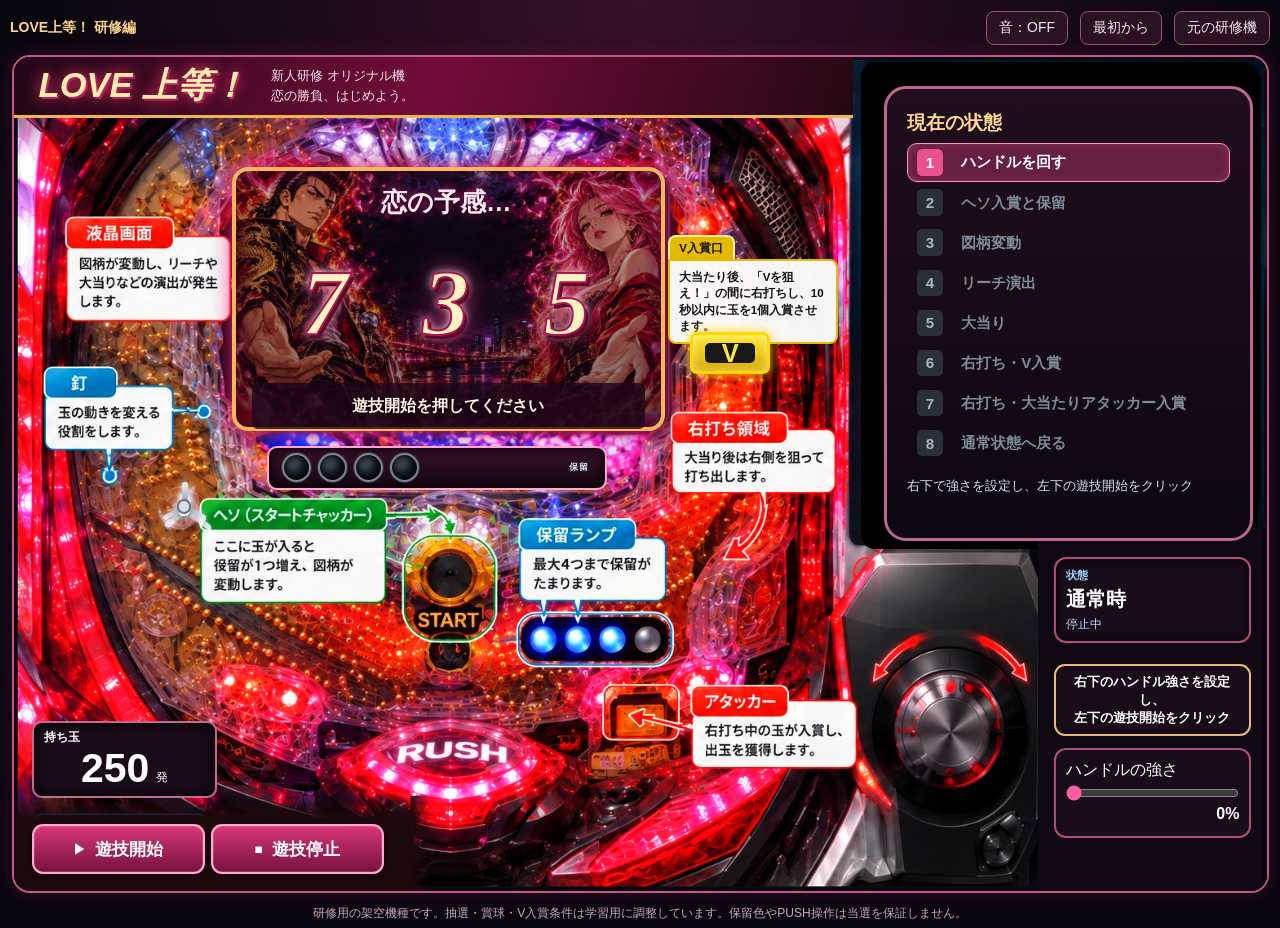
==== pc/index.html @ 198daa0b "Add LOVE-themed PC training machine and preserve original version" ====
<!doctype html>
<html lang="ja">
<head>
<meta charset="utf-8">
<meta name="viewport" content="width=device-width,initial-scale=1">
<title>LOVE上等！｜パチンコ新人研修</title>
<style>
*{box-sizing:border-box}body{margin:0;background:#0a0d12;color:#fff;font-family:"Segoe UI","Yu Gothic UI","Meiryo",sans-serif}.wrap{max-width:1536px;margin:0 auto;padding:6px}.stage{max-height:calc(100vh - 12px);width:min(100%,calc((100vh - 12px)*1.5));margin:0 auto}.stage{position:relative;width:100%;aspect-ratio:3/2;background:#000;border-radius:18px;overflow:hidden;box-shadow:0 10px 40px rgba(0,0,0,.45)}.bg{position:absolute;inset:0;width:100%;height:100%;object-fit:cover;display:block}#fx{position:absolute;inset:0;width:100%;height:100%;pointer-events:none}.digit-wrap{position:absolute;left:18.9%;top:17.2%;width:31.2%;height:23.2%;display:flex;align-items:center;justify-content:center;gap:3.7%;pointer-events:none}.digit{width:27%;text-align:center;font-weight:900;font-size:clamp(28px,7vw,108px);line-height:1;color:#fff;text-shadow:0 0 14px rgba(255,255,255,.85),0 0 28px rgba(0,90,255,.65)}.hold-overlay{position:absolute;left:40.8%;top:64.7%;width:11.8%;display:flex;justify-content:space-between;pointer-events:none}.hold-dot{width:20%;aspect-ratio:1;border-radius:50%;background:rgba(30,30,40,.9);border:2px solid rgba(255,255,255,.35);box-shadow:inset 0 0 8px #000}.hold-dot.on{background:radial-gradient(circle at 35% 30%,#fff 0 8%,#5aa7ff 28%,#004bd4 65%,#001440 100%);box-shadow:0 0 18px #4b9cff}.status-badge{position:absolute;right:2%;top:63.8%;width:13.3%;padding:.55% .5%;text-align:center;font-weight:800;font-size:clamp(11px,1.7vw,24px);pointer-events:none}.message{position:absolute;left:19.2%;top:42.7%;width:31%;text-align:center;font-weight:800;font-size:clamp(12px,1.9vw,30px);color:#fff;text-shadow:0 2px 7px #000;pointer-events:none}.callout{position:absolute;left:18.6%;top:48.7%;width:34%;text-align:center;font-weight:800;font-size:clamp(12px,1.7vw,27px);color:#ffe88a;text-shadow:0 2px 8px #000;pointer-events:none;opacity:0;transition:.25s}.callout.show{opacity:1}.click-zone{position:absolute;cursor:pointer;background:transparent;border:2px solid transparent;border-radius:14px}.click-zone:focus{outline:3px solid #00a3ff;outline-offset:2px}#handleZone{right:2%;bottom:2.2%;width:15.4%;height:34%}.panel{margin-top:12px;display:grid;grid-template-columns:1fr 1fr 1fr;gap:10px}.card{background:#131922;border:1px solid #293240;border-radius:14px;padding:12px}.label{font-size:12px;color:#9fb0c4;margin-bottom:6px}.value{font-size:20px;font-weight:800}.controls{margin-top:10px;display:flex;flex-wrap:wrap;gap:10px}button{appearance:none;border:0;border-radius:12px;padding:12px 16px;font-weight:800;font-size:16px;cursor:pointer}.primary{background:#0b84ff;color:#fff}.secondary{background:#222c39;color:#fff;border:1px solid #3a4759}.danger{background:#4a1d24;color:#fff}input[type=range]{width:220px}.guide{margin-top:10px;background:#101722;border:1px solid #293240;border-radius:14px;padding:14px;line-height:1.65}.guide strong{color:#8cc8ff}@media(max-width:800px){.panel{grid-template-columns:1fr}.controls{align-items:stretch}button{flex:1}}

.lcd-cover{position:absolute;left:17.4%;top:13.2%;width:34.6%;height:31.6%;background:#000;border-radius:18px;border:3px solid rgba(255,255,255,.16);box-shadow:inset 0 0 28px rgba(0,0,0,.95),0 0 18px rgba(0,0,0,.55);z-index:2;pointer-events:none}
.digit-wrap{z-index:3}
.message{z-index:4}
.callout{z-index:4}
.windmill{position:absolute;left:11.5%;top:50.7%;width:4.2%;aspect-ratio:1;border-radius:50%;z-index:12;pointer-events:none;transform-origin:center;filter:drop-shadow(0 0 3px rgba(255,255,255,.65))}
.windmill::before{content:"";position:absolute;inset:36%;border-radius:50%;background:#d8dee8;border:2px solid #6a7481;z-index:2}
.windmill span{position:absolute;left:47%;top:4%;width:10%;height:42%;background:linear-gradient(#f3f6fa,#8d98a5);border-radius:7px;transform-origin:50% 110%}
.windmill span:nth-child(2){transform:rotate(120deg)}
.windmill span:nth-child(3){transform:rotate(240deg)}
.windmill.spin{animation:wmspin .42s linear}
@keyframes wmspin{to{transform:rotate(360deg)}}


.panel,.controls,.guide{display:none!important}
.right-top-cover{position:absolute;right:0.7%;top:0.6%;width:31.7%;height:58.4%;z-index:6;background:#000;border-radius:14px;pointer-events:none}
.right-status-cover{position:absolute;right:0.9%;top:59.4%;width:16.4%;height:38.8%;z-index:7;background:#000;border-radius:14px;pointer-events:none}


.step-ui{position:absolute;right:1.35%;top:2.2%;width:30.2%;height:54.8%;z-index:13;background:#000;border:2px solid #245b8f;border-radius:12px;padding:16px;color:#fff;display:flex;flex-direction:column;justify-content:center;gap:12px}
.step-ui .step-title{font-size:clamp(15px,1.8vw,27px);font-weight:900;color:#72b8ff}.step-ui .step-no{font-size:clamp(34px,5vw,72px);font-weight:900;line-height:1}.step-ui .step-name{font-size:clamp(15px,2vw,30px);font-weight:800}.step-ui .step-desc{font-size:clamp(10px,1.05vw,16px);color:#c9d4df;line-height:1.5}.step-dots{display:flex;gap:7px;flex-wrap:wrap}.step-dots i{width:18px;height:18px;border-radius:50%;background:#29313b;border:1px solid #596675;display:block}.step-dots i.on{background:#0b84ff;box-shadow:0 0 9px #0b84ff}
.power-ui input{width:100%;margin:4px 0}.power-ui b{float:right}

.stateRow{
  display:grid;
  grid-template-columns:2.2em 1fr;
  align-items:center;
  gap:.75em;
  min-height:12.5%;
  padding:.35em .55em;
  border-radius:10px;
  color:#7f8b98;
  font-size:clamp(12px,1.22vw,20px);
  font-weight:800;
  border:1px solid transparent;
}
.stateRow .num{
  display:flex;align-items:center;justify-content:center;
  width:1.75em;height:1.75em;border-radius:.35em;
  background:#2a3038;color:#aab5c0;
}
.stateRow.active{
  background:#0a2d52;
  color:#fff;
  border-color:#2d8cff;
  box-shadow:0 0 0 2px rgba(45,140,255,.15) inset;
}
.stateRow.active .num{
  background:#2d8cff;color:#fff;
}
.stateRow.done{
  color:#b8c4cf;
}


/* Actual 4-hold display under the LCD */
.hold-overlay{
  position:absolute !important;
  left:20.2% !important;
  top:46.6% !important;
  width:27.2% !important;
  height:5.3% !important;
  display:flex !important;
  align-items:center !important;
  justify-content:flex-start !important;
  gap:2.2% !important;
  padding:0.35% 1.1% !important;
  background:linear-gradient(180deg,#07101a 0%,#020509 100%) !important;
  border:2px solid #755413 !important;
  border-radius:10px !important;
  z-index:12 !important;
  pointer-events:none !important;
  box-shadow:inset 0 0 10px #000 !important;
}
.hold-dot{
  width:9.4% !important;
  aspect-ratio:1 !important;
  border-radius:50% !important;
  background:radial-gradient(circle at 35% 30%,#37404c 0 18%,#141a21 48%,#05080c 78%,#000 100%) !important;
  border:2px solid #7a8795 !important;
  box-shadow:inset 0 0 7px #000,0 0 0 1px rgba(255,255,255,.12) !important;
}
.hold-dot.on{
  background:radial-gradient(circle at 34% 28%,#fff 0 9%,#9ed3ff 16%,#388cff 38%,#075be0 62%,#00194c 100%) !important;
  border-color:#cfe8ff !important;
  box-shadow:0 0 12px #3185ff,0 0 20px rgba(49,133,255,.55),inset 0 0 7px #dff2ff !important;
}
.hold-overlay::after{
  content:"保留";
  margin-left:auto;
  padding-right:1%;
  color:#d9e7f7;
  font-size:clamp(9px,.72vw,12px);
  font-weight:700;
  letter-spacing:.08em;
}


/* Consolidated right-side status + handle strength layout */
/* Clean lower-right layout */
/* v24: single lower-right status block */
/* v31: bottom controls simplified to Play only */
/* v32: keep only dynamic overlays authoritative */
/* v33 clean-base layout: dynamic elements only */
.sim, .machine, .stage { overflow:hidden; }
/* v35: clean right-side stack */
/* v36: 持ち玉表示を遊技開始ボタンから離して上へ移動 */

/* v37: clean lower-left layout */

/* v38: rebuilt lower-left controls */
#ballsOverlay{
  position:absolute !important;
  left:1.45% !important;
  bottom:11.2% !important;
  width:14.8% !important;
  height:9.2% !important;
  z-index:40 !important;
  box-sizing:border-box !important;
  background:#05070a !important;
}

/* Start and Stop are now both real HTML buttons with identical dimensions */
#startZone,
#stopPlayBtn{
  position:absolute !important;
  bottom:2.0% !important;
  width:13.8% !important;
  height:6.0% !important;
  z-index:41 !important;
  box-sizing:border-box !important;
  display:flex !important;
  align-items:center !important;
  justify-content:center !important;
  gap:.55em !important;
  padding:0 !important;
  margin:0 !important;
  border:2px solid #79aaff !important;
  border-radius:11px !important;
  background:linear-gradient(180deg,#4d8dff 0%,#255bd3 100%) !important;
  color:#fff !important;
  font-family:inherit !important;
  font-size:clamp(12px,1.35vw,21px) !important;
  font-weight:800 !important;
  line-height:1 !important;
  box-shadow:
    inset 0 0 0 1px rgba(255,255,255,.18),
    0 2px 6px rgba(0,0,0,.35) !important;
  cursor:pointer !important;
}

#startZone{
  left:1.45% !important;
}

#stopPlayBtn{
  left:15.75% !important;
}

#startZone:hover,
#stopPlayBtn:hover{
  filter:brightness(1.06);
}

#startZone:active,
#stopPlayBtn:active{
  transform:translateY(1px);
}

#startZone:focus,
#stopPlayBtn:focus{
  outline:3px solid #9bc5ff !important;
  outline-offset:2px !important;
}

#startZone .playIcon,
#stopPlayBtn .stopIcon{
  font-size:.78em !important;
}


/* v40: seamless lower-left base; no visible cleanup line */
#ballsOverlay{
  background:#07090c !important;
  border-color:#26394d !important;
}
#startZone,
#stopPlayBtn{
  box-shadow:
    inset 0 0 0 1px rgba(255,255,255,.16),
    0 2px 5px rgba(0,0,0,.35) !important;
}


/* v41: rebuilt lower-right column with no background remnants */

/* v42: final lower-right vertical stack */
#rightControlsBase{
  position:absolute !important;
  right:0 !important;
  top:56.5% !important;
  width:18.2% !important;
  height:43.5% !important;
  z-index:18 !important;
  background:#05070a !important;
  border:none !important;
  border-radius:0 !important;
  pointer-events:none !important;
}

/* 状態：一番上 */
#playStatusBox{
  position:absolute !important;
  right:1.2% !important;
  top:60.0% !important;
  bottom:auto !important;
  width:15.8% !important;
  min-height:10.3% !important;
  max-height:none !important;
  box-sizing:border-box !important;
  z-index:24 !important;
  padding:.72% .85% !important;
  background:#05070a !important;
  border:2px solid #2d68a8 !important;
  border-radius:12px !important;
  color:#fff !important;
}

/* 黄色の説明：状態の下、ハンドルの強さの上 */
#startInstruction{
  position:absolute !important;
  right:1.2% !important;
  top:72.0% !important;
  bottom:auto !important;
  width:15.8% !important;
  min-height:7.4% !important;
  box-sizing:border-box !important;
  z-index:24 !important;
  display:flex !important;
  align-items:center !important;
  justify-content:center !important;
  padding:.55% .75% !important;
  background:#05070a !important;
  border:2px solid #e7d92f !important;
  border-radius:11px !important;
  color:#fff !important;
  text-align:center !important;
  font-size:clamp(11px,1vw,16px) !important;
  line-height:1.42 !important;
  font-weight:800 !important;
  pointer-events:none !important;
}

/* ハンドルの強さ：一番下 */
.power-ui{
  position:absolute !important;
  right:1.2% !important;
  top:81.2% !important;
  bottom:auto !important;
  width:15.8% !important;
  min-height:11.7% !important;
  box-sizing:border-box !important;
  z-index:24 !important;
  background:#05070a !important;
  border:2px solid #2d68a8 !important;
  border-radius:12px !important;
  padding:10px !important;
  color:#fff !important;
}

#powerInStage{
  width:100% !important;
}

/* 右端に背景由来の黄色線が見えないよう完全に黒で覆う */
#rightControlsBase::after{
  content:"";
  position:absolute;
  right:0;
  top:0;
  width:1.4%;
  height:100%;
  background:#05070a;
}


/* v43: lower the handle-strength panel to prevent overlap */
.power-ui{
  top:82.8% !important;
  min-height:10.8% !important;
}


/* v44: center the yellow instruction between status and handle strength */
#startInstruction{
  top:72.8% !important;
  min-height:7.2% !important;
}


/* v54: central warning text readability */
#message{
  white-space:normal !important;
  line-height:1.22 !important;
  text-align:center !important;
  font-size:clamp(16px,2.15vw,34px) !important;
}


/* v72 fixed3: warning is rendered as one coherent message, max 2 lines */
.warning-second-line{
  display:inline !important;
  position:static !important;
  top:auto !important;
  z-index:auto !important;
}

/* v58: V入賞ゲーム */
#vGate{
  position:absolute;
  left:54.0%;
  top:33.0%;
  width:6.4%;
  height:5.0%;
  z-index:28;
  box-sizing:border-box;
  border:3px solid #ffd900;
  border-radius:7px;
  background:linear-gradient(180deg,#ffe935,#d8a900);
  display:flex;
  align-items:center;
  justify-content:center;
  box-shadow:0 0 12px rgba(255,217,0,.85),inset 0 0 8px rgba(255,255,255,.55);
  pointer-events:none;
}
#vGate .vGateInner{
  width:68%;
  height:58%;
  display:flex;
  align-items:center;
  justify-content:center;
  border-radius:5px;
  background:#181818;
  color:#ffe83b;
  font-weight:900;
  font-size:clamp(16px,2vw,30px);
}
#vGate.active{
  animation:vPulse .55s ease-in-out infinite alternate;
}
#vGate.v-closed{
  animation:none !important;
  filter:brightness(.65);
}
#vGate.v-closed .vGateInner{
  height:18%;
  color:transparent;
  background:#111;
  border-radius:2px;
}
@keyframes vPulse{
  from{filter:brightness(1)}
  to{filter:brightness(1.45)}
}
#vGuide{
  position:absolute;
  left:52.2%;
  top:calc(25.5% - 35px);
  width:13.6%;
  z-index:27;
  pointer-events:none;
  font-size:clamp(9px,.9vw,14px);
}
#vGuide .vGuideTitle{
  display:inline-block;
  padding:.34em .85em;
  background:#e5b900;
  color:#111;
  border-radius:8px 8px 0 0;
  font-weight:900;
  border:2px solid #fff0a0;
  border-bottom:0;
}
#vGuide .vGuideBody{
  background:rgba(255,255,255,.96);
  color:#111;
  border:2px solid #e5b900;
  border-radius:0 8px 8px 8px;
  padding:.65em .8em;
  line-height:1.42;
  font-weight:700;
}
#vOverlay{
  position:absolute;
  left:18.3%;
  top:15.2%;
  width:34.0%;
  height:27.5%;
  z-index:45;
  display:none;
  align-items:center;
  justify-content:center;
  flex-direction:column;
  text-align:center;
  pointer-events:none;
  color:#fff;
  text-shadow:0 3px 8px #000,0 0 14px #000;
}
#vOverlay.show{display:flex}
#vOverlayText{
  font-size:clamp(20px,2.5vw,40px);
  font-weight:900;
  line-height:1.22;
}
#vOverlayCount{
  margin-top:.18em;
  font-size:clamp(48px,7vw,110px);
  line-height:1;
  font-weight:900;
}
#vOverlay.punk #vOverlayText{
  font-size:clamp(54px,8vw,125px);
  color:#ff4343;
}
#vTimerBox{
  position:absolute;
  right:1.2%;
  top:81.3%;
  width:15.8%;
  min-height:7.2%;
  z-index:30;
  box-sizing:border-box;
  display:none;
  align-items:center;
  justify-content:center;
  flex-direction:column;
  background:#05070a;
  border:2px solid #ffd900;
  border-radius:12px;
  color:#fff;
  text-align:center;
  font-size:clamp(10px,.9vw,14px);
  font-weight:800;
}
#vTimerBox.show{display:flex}
#vTimerText{
  margin-top:.12em;
  font-size:clamp(18px,1.8vw,28px);
  color:#ffe83b;
}
/* Vタイマー表示中だけハンドルを少し下げる */
body.v-active .power-ui{top:89.4% !important;min-height:8.2% !important;padding:7px 10px !important;}


/* v63: 大当たり直後の研修停止画面 */
#trainingPauseOverlay{
  position:absolute;
  inset:0;
  z-index:80;
  display:none;
  align-items:center;
  justify-content:center;
  background:rgba(0,0,0,.78);
  backdrop-filter:blur(2px);
}
#trainingPauseOverlay.show{
  display:flex;
}
#trainingPauseCard{
  width:min(78%,980px);
  max-height:84%;
  box-sizing:border-box;
  padding:2.1% 2.4% 1.8%;
  background:linear-gradient(180deg,#07111d 0%,#02060a 100%);
  border:3px solid #3d8cff;
  border-radius:18px;
  color:#fff;
  box-shadow:0 0 28px rgba(0,0,0,.75), inset 0 0 20px rgba(47,126,255,.08);
  display:flex;
  flex-direction:column;
}
#trainingPauseTitle{
  text-align:center;
  color:#72b8ff;
  font-weight:900;
  font-size:clamp(22px,2.5vw,38px);
  margin-bottom:1em;
}
#trainingPauseBody{
  overflow:auto;
  font-size:clamp(14px,1.35vw,21px);
  line-height:1.75;
  font-weight:700;
  letter-spacing:.02em;
}
#trainingResumeBtn{
  margin-top:1.4em;
  width:100%;
  min-height:58px;
  border:2px solid #86b5ff;
  border-radius:12px;
  background:linear-gradient(180deg,#4d8dff 0%,#255bd3 100%);
  color:#fff;
  font-family:inherit;
  font-size:clamp(16px,1.5vw,24px);
  font-weight:900;
  cursor:pointer;
}
#trainingResumeBtn:hover{filter:brightness(1.08)}
#trainingResumeBtn:active{transform:translateY(1px)}


/* v72 readability fix: lower LCD guidance + state help only */
#message.message{
  left:19.0% !important;
  top:41.0% !important;
  width:31.4% !important;
  height:4.6% !important;
  display:flex !important;
  align-items:center !important;
  justify-content:center !important;
  padding:0 .45% !important;
  overflow:hidden !important;
  white-space:normal !important;
  text-align:center !important;
  font-size:clamp(12px,1.30vw,20px) !important;
  line-height:1.15 !important;
  word-break:keep-all !important;
}
#message .warning-second-line{
  display:block !important;
  font-size:inherit !important;
  line-height:inherit !important;
}
#stateList{
  height:80% !important;
  gap:.35% !important;
}
#stateList .stateRow{
  min-height:11.4% !important;
}
#stateHelp{
  margin-top:.8% !important;
  min-height:7.4% !important;
  display:flex !important;
  align-items:center !important;
  font-size:clamp(12px,1.0vw,18px) !important;
  line-height:1.28 !important;
  white-space:normal !important;
  overflow:hidden !important;
}

</style>

<meta name="theme-color" content="#05070a">
<link rel="manifest" href="manifest.webmanifest">
<link rel="icon" type="image/png" sizes="192x192" href="icon-192.png">
<link rel="apple-touch-icon" href="icon-192.png">

<link rel="stylesheet" href="love.css?v=1">
</head>
<body>
<div class="wrap"><nav class="love-nav"><strong>LOVE上等！ 研修編</strong><button id="soundBtn" type="button" aria-pressed="false">音：OFF</button><button id="resetBtn" type="button">最初から</button><a href="original/">元の研修機</a></nav>
<div class="stage" id="stage">
<img class="bg" alt="研修用パチンコシミュレーター画面" src="assets/board.jpg">
<div class="love-header"><strong>LOVE 上等！</strong><span>新人研修 オリジナル機<br>恋の勝負、はじめよう。</span></div><div id="drama">恋の予感…</div><button id="pushBtn" type="button" aria-label="演出ボタンを押す">PUSH ♥</button><div id="rightArrow">右打ち →</div><canvas id="fx" width="1536" height="1024"></canvas>
<div class="lcd-cover"></div><div class="digit-wrap" aria-hidden="true"><div class="digit" id="d1">7</div><div class="digit" id="d2">3</div><div class="digit" id="d3">5</div></div><div class="windmill" id="windmill" aria-hidden="true"><span></span><span></span><span></span></div>
<div class="hold-overlay" id="holds"></div>

<div class="message" id="message">遊技開始を押してください</div>
<div class="callout" id="callout">ヘソ入賞！ 保留が増えました</div>

<div id="vGate" aria-hidden="true">
  <div class="vGateInner">V</div>
</div>
<div id="vGuide" aria-hidden="true">
  <div class="vGuideTitle">V入賞口</div>
  <div class="vGuideBody">大当たり後、「Vを狙え！」の間に右打ちし、10秒以内に玉を1個入賞させます。</div>
</div>
<div id="vOverlay" aria-live="assertive">
  <div id="vOverlayText"></div>
  <div id="vOverlayCount"></div>
</div>
<div id="vTimerBox" aria-live="polite">
  <div>V入賞 残り時間</div>
  <b id="vTimerText">1 / 10秒</b>
</div>

<div id="trainingPauseOverlay" aria-live="assertive">
  <div id="trainingPauseCard">
    <div id="trainingPauseTitle">大当たり時の重要ポイント</div>
    <div id="trainingPauseBody">
      大当り後はⅤ入賞をしないと大当たりの権利が消失します。機種によって決められた時間内に入賞させてください。<br><br>
      大当たり中のアタッカーも〇個入るまでか、機種によって決められた時間で閉じてしまいます。<br><br>
      玉掛かり、玉詰まり、玉飛び不良のトラブルでお客様が損をしてしまう可能性があります。<br><br>
      台の状況とトラブル内容で対応方法は様々ですので、研修中にマスターしお客様に迷惑が掛からない様にしましょう。
    </div>
    <button id="trainingResumeBtn" type="button">クリックで再開</button>
  </div>
</div>
<div id="stateListPanel" style="position:absolute;right:1.1%;top:3.5%;width:29.4%;height:54.5%;background:#000;border:3px solid #275c99;border-radius:22px;z-index:20;padding:1.7% 1.6%;overflow:hidden">
  <div style="font-size:clamp(14px,1.45vw,23px);font-weight:800;color:#67b4ff;margin-bottom:2%">現在の状態</div>
  <div id="stateList" style="display:flex;flex-direction:column;gap:.65%;height:84%">
    <div class="stateRow" data-step="1"><span class="num">1</span><span class="txt">ハンドルを回す</span></div>
    <div class="stateRow" data-step="2"><span class="num">2</span><span class="txt">ヘソ入賞と保留</span></div>
    <div class="stateRow" data-step="3"><span class="num">3</span><span class="txt">図柄変動</span></div>
    <div class="stateRow" data-step="4"><span class="num">4</span><span class="txt">リーチ演出</span></div>
    <div class="stateRow" data-step="5"><span class="num">5</span><span class="txt">大当り</span></div>
    <div class="stateRow" data-step="6"><span class="num">6</span><span class="txt">右打ち・V入賞</span></div>
      <div class="stateRow" data-step="7"><span class="num">7</span><span class="txt">右打ち・大当たりアタッカー入賞</span></div>
      <div class="stateRow" data-step="8"><span class="num">8</span><span class="txt">通常状態へ戻る</span></div>
  </div>
  <div id="stateHelp" style="margin-top:1.8%;font-size:clamp(9px,.82vw,13px);line-height:1.45;color:#d8e5f4">通常時は25～40％が目安です。</div>
</div>

<div id="ballsOverlay" style="
  position:absolute;
  left:1.45%;
  bottom:8.0%;
  width:15.7%;
  height:10.8%;
  background:#05070a;
  border:2px solid #243648;
  border-radius:10px;
  z-index:9;
  color:#fff;
  display:flex;
  flex-direction:column;
  justify-content:center;
  padding:0.5% 0.8%;
  pointer-events:none;
  box-shadow:inset 0 0 12px rgba(0,0,0,.9);
">
  <div style="font-size:clamp(11px,.95vw,15px);font-weight:700;margin-bottom:1%;">持ち玉</div>
  <div style="display:flex;align-items:flex-end;justify-content:center;gap:.4em;">
    <span id="ballsDisplay" style="font-size:clamp(28px,3.2vw,52px);font-weight:900;line-height:1;">250</span>
    <span style="font-size:clamp(11px,.9vw,15px);padding-bottom:.35em;">発</span>
  </div>
</div>

<button id="stopPlayBtn" type="button" aria-label="遊技停止">
  <span class="stopIcon">■</span><span>遊技停止</span>
</button>
<button id="startZone" class="click-zone" type="button" aria-label="遊技開始"><span class="playIcon">▶</span><span>遊技開始</span></button>
<button id="handleZone" class="click-zone" aria-label="ハンドル操作"></button>
<div class="right-top-cover"></div>
<div class="right-status-cover"></div>






<div id="rightControlsBase" aria-hidden="true"></div>
<div id="startInstruction">右下のハンドル強さを設定し、<br>左下の遊技開始をクリック</div>
<div id="playStatusBox" style="
  position:absolute;
  right:1.2%;
  bottom:19.0%;
  width:15.9%;
  min-height:9.4%;
  background:#05070a;
  border:2px solid #2d68a8;
  border-radius:14px;
  z-index:15;
  color:#fff;
  padding:0.8% 0.9%;
  display:flex;
  flex-direction:column;
  justify-content:center;
  gap:.35em;
  box-shadow:inset 0 0 10px rgba(0,0,0,.9);
  pointer-events:none;
">
  <div style="font-size:clamp(10px,.85vw,13px);color:#9fcfff;font-weight:700;">状態</div>
  <div id="statusMain" style="font-size:clamp(16px,1.55vw,24px);font-weight:900;line-height:1.15;">通常時</div>
  <div id="statusSub" style="font-size:clamp(10px,.9vw,14px);color:#bcd8f5;">左打ち</div>
</div>
<div class="power-ui"><span>ハンドルの強さ</span><input id="powerInStage" type="range" min="0" max="100" value="0"><b id="powerInStageText">0%</b></div>
</div>

<div class="panel">
<div class="card"><div class="label">持ち玉</div><div class="value"><span id="balls">250</span> 発</div></div>
<div class="card"><div class="label">保留</div><div class="value"><span id="holdCount">0</span> / 4</div></div>
<div class="card"><div class="label">大当り回数</div><div class="value"><span id="hitCount">0</span> 回</div></div>
</div>

<div class="controls">
<button class="primary" id="fireBtn">1発発射</button>
<button class="secondary" id="autoBtn">連続発射（最大100発/分）</button>
<label class="card" style="display:flex;align-items:center;gap:10px;padding:8px 12px"><span style="font-size:13px">ハンドルの強さ</span><input id="power" type="range" min="0" max="100" value="0"><strong id="powerText">0%</strong></label>

</div>

<div class="guide" id="guide"><strong>研修 STEP 1：</strong>「遊技開始」または「1発発射」を押してください。<br>玉は<strong>左側の発射レールから盤面上部へ上がり</strong>、液晶役物の左側で釘に当たりながら落下し、風車→道釘→ヘソへ向かいます。</div>
</div>

<script>
(()=>{
const canvas=document.getElementById('fx'),ctx=canvas.getContext('2d');
const $=id=>document.getElementById(id);
const els={
  balls:$('balls'),ballsDisplay:$('ballsDisplay'),holdCount:$('holdCount'),hitCount:$('hitCount'),holds:$('holds'),
  message:$('message'),callout:$('callout'),statusBadge:$('statusBadge'),
  d1:$('d1'),d2:$('d2'),d3:$('d3'),
  startZone:$('startZone'),stopPlayBtn:$('stopPlayBtn'),handleZone:$('handleZone'),windmill:$('windmill'),
  
  power:$('powerInStage'),powerText:$('powerInStageText'),statusMain:$('statusMain'),statusSub:$('statusSub'),
  guide:$('guide'),vGate:$('vGate'),vOverlay:$('vOverlay'),vOverlayText:$('vOverlayText'),vOverlayCount:$('vOverlayCount'),vTimerBox:$('vTimerBox'),vTimerText:$('vTimerText'),trainingPauseOverlay:$('trainingPauseOverlay'),trainingResumeBtn:$('trainingResumeBtn')
};

let balls=250,hold=0,hits=0,state='normal',autoTimer=null,spinning=false,animBalls=[];let vTimer=null,vElapsed=0,vToken=0;let roundTimer=null,roundElapsed=0,trainingPauseMode='';
let round=0,attacker=0,currentStep=1;
const FIRE_INTERVAL=600;
if(els.holds){
  els.holds.innerHTML='';
  for(let i=0;i<4;i++){
    const d=document.createElement('div');
    d.className='hold-dot';
    els.holds.appendChild(d);
  }
} // 最大100発/分

const steps={
 1:['ハンドルを回す','右下で強さを設定し、左下の遊技開始をクリック'],
 2:['ヘソ入賞と保留','玉が風車・道釘を経由してヘソへ入賞すると保留が増えます。'],
 3:['図柄変動','保留を1つ消化して液晶図柄が変動します。'],
 4:['リーチ演出','左右の図柄が揃うとリーチです。最後に中央の図柄が停止します。'],
 5:['大当り','3図柄が揃うと大当りです。'],
 6:['右打ち・V入賞','大当たり後は右打ちでV入賞させます。'],
  7:['右打ち・大当たりアタッカー入賞','各ラウンドはアタッカー10個入賞、または20秒経過で終了します。'],
  8:['通常状態へ戻る','5R終了後は通常状態へ戻ります。']
};

function setStep(n){
  currentStep=Math.max(1,Math.min(8,n));
  const s=steps[currentStep];
  const rows=document.querySelectorAll('#stateList .stateRow');
  rows.forEach(row=>{
    const step=Number(row.dataset.step);
    row.classList.toggle('active',step===currentStep);
    row.classList.toggle('done',step<currentStep);
  });
  const help=document.getElementById('stateHelp');
  if(help) help.textContent=s[1];
}
function sync(){
  document.body.classList.toggle("bonus-active",state==="bonus");
  if(els.balls)els.balls.textContent=balls;if(els.ballsDisplay)els.ballsDisplay.textContent=balls;
  if(els.holdCount)els.holdCount.textContent=hold;
  if(els.hitCount)els.hitCount.textContent=hits;
  if(els.holds)if(els.holds){const visualHold=Math.max(0,Math.min(4,hold));[...els.holds.children].forEach((x,i)=>x.classList.toggle('on',i<visualHold));}
  if(state==='bonus'){
    if(els.statusMain)els.statusMain.textContent='大当り中 '+round+'R / 5R';
    if(els.statusSub)els.statusSub.textContent='アタッカー '+attacker+' / 10 ・ 残り '+Math.max(0,20-roundElapsed)+'秒';
  }else if(state==='trainingPause'){
    if(els.statusMain)els.statusMain.textContent='研修説明';
    if(els.statusSub)els.statusSub.textContent='クリックで再開してください';
  }else if(state==='roundTrainingPause'){
    if(els.statusMain)els.statusMain.textContent='ラウンド時間終了';
    if(els.statusSub)els.statusSub.textContent='クリックで再開してください';
  }else if(state==='punkTrainingPause'){
    if(els.statusMain)els.statusMain.textContent='V入賞失敗';
    if(els.statusSub)els.statusSub.textContent='クリックで再開してください';
  }else if(state==='vprep'){
    if(els.statusMain)els.statusMain.textContent='V入賞準備';
  }else if(state==='vwait'){
    if(els.statusMain)els.statusMain.textContent='右打ち・V入賞';
    if(els.statusSub)els.statusSub.textContent='10秒以内にV入賞';
  }else if(state==='punk'){
    if(els.statusMain)els.statusMain.textContent='V入賞失敗';
    if(els.statusSub)els.statusSub.textContent='大当たり終了';
  }else{
    if(els.statusMain)els.statusMain.textContent='通常時';
    const p=Number(els.power.value);
    if(els.statusSub){
      if(p>=25&&p<=40) els.statusSub.textContent='左打ち';
      else if(p>=50) els.statusSub.textContent='右打ち・25～40％に戻してください';
      else if(p===0) els.statusSub.textContent='停止中';
      else els.statusSub.textContent='ハンドル '+p+'％';
    }
  }
}
function showCallout(t){
  if(!els.callout)return;
  els.callout.textContent=t;els.callout.classList.add('show');
  setTimeout(()=>els.callout.classList.remove('show'),900);
}

function resumeDigital(){
  if(state==='normal' && !spinning && hold>0){
    setTimeout(()=>{ if(state==='normal' && !spinning && hold>0) spin(); },180);
  }
}
const sleep=ms=>new Promise(r=>setTimeout(r,ms));
function spinWindmill(){
  if(!els.windmill)return;
  els.windmill.classList.remove('spin');void els.windmill.offsetWidth;els.windmill.classList.add('spin');
}

/* 風車位置はv7で確定した位置を維持 */
function normalPath(toHeso,power){
  const pwr=Math.max(0,Math.min(100,power));
  // 25～40％で通常打ちの適正範囲。弱いほど低く、強いほど上部を高く回る。
  const adj=(pwr-28)*0.9;
  const p=[
   [150,890],[108,810],[82,715],[68,610],[67,505],[72,405],[82,320],[97,245],
   [120+adj*.08,190-adj*.15],[155+adj*.12,150-adj*.18],
   [190+adj*.14,135-adj*.12],[216+adj*.10,155],[198,188],[220,220],[196,252],
   [218,285],[194,320],[214,355],[192,392],[210,430],[188,468],[202,505],
   [194,530],[210,548] // 風車中心
  ];
  // 道釘
  p.push([205,570],[220,592],[248,610],[285,628],[325,645],[365,660],[405,674],[447,688],[485,699],[520,706]);
  if(toHeso){
    p.push([505,707],[520,700],[530,710],[535,727]);
  }else if(Math.random()<.5){
    p.push([475,735],[450,765],[425,805],[410,850]);
  }else{
    p.push([510,735],[535,760],[558,800],[570,850]);
  }
  return p;
}
function rightPath(){
  const p = [
    // 発射～左外周：玉は表示
    [150,890],[112,820],[86,748],[70,670],[64,590],[66,510],[72,430],[82,350],
    [96,275],[118,210],[150,158],[195,118],[250,82],[315,50],[385,22],

    // 上部：円弧状に盤面外へ回り込む（この区間だけ非表示）
    [455,2],[525,-20],[600,-40],[680,-55],[755,-52],[815,-34],

    // 右上から盤面内へ戻る
    [850,-6],[872,28],[884,70],[888,112],[884,150],[876,185],

    // 右側の釘ゾーン：釘に当たりながら細かく左右へ跳ねる
    [866,220],[852,250],[868,282],[848,315],[864,348],[844,382],
    [860,418],[840,454],[856,492],[836,530],[852,568],[832,606],
    [846,644],[826,682],[840,720],[820,758],[832,792],

    // アタッカーへ寄せる
    [820,812],[806,830],[795,846]
  ];
  p.isRight = true;
  p.rightBounceStart = 30;
  return p;
}
function addBall(path,onEnd){
  const p=Number(els.power.value);
  if(p<=0) return;
  animBalls.push({path,t:0,speed:path.isRight?.0048:.0054,done:onEnd||(()=>{}),lastSeg:-1});
}
function point(path,t){
  const sf=(path.length-1)*t,
        seg=Math.min(path.length-2,Math.floor(sf)),
        f=sf-seg,
        a=path[seg],b=path[seg+1];

  let x=a[0]+(b[0]-a[0])*f,
      y=a[1]+(b[1]-a[1])*f;

  // 通常打ち：既存の細かい釘跳ね・道釘ジャンプ感
  if(!path.isRight){
    if(seg>=10&&seg<=22){
      x+=Math.sin(f*Math.PI*3.2+seg)*4.5;
      y-=Math.sin(f*Math.PI)*3.5;
    }
    if(seg>=24&&seg<=32){
      x+=Math.sin(f*Math.PI*2+seg)*2.4;
      y-=Math.sin(f*Math.PI)*5.5;
    }
    if(seg>=33){
      y-=Math.sin(f*Math.PI)*9;
    }
  }

  // 右打ち：右側の釘に当たって左右へ跳ねる動き。
  // 各区間の前半で小さく持ち上がり、左右方向へ反発させる。
  if(path.isRight && seg >= (path.rightBounceStart || 0)){
    const dir = (seg % 2 === 0) ? 1 : -1;
    x += dir * Math.sin(f*Math.PI) * 7.5;
    y -= Math.sin(f*Math.PI) * 5.5;
    x += Math.sin(f*Math.PI*3.6 + seg) * 1.8;
  }

  return{x,y,seg};
}
function draw(){
  ctx.clearRect(0,0,canvas.width,canvas.height);
  for(let i=animBalls.length-1;i>=0;i--){
    const b=animBalls[i];
    b.t+=b.speed;
    const p=point(b.path,Math.min(1,b.t));

    if(p.seg!==b.lastSeg){
      // 風車は、通常打ちの玉が風車中心へ実際に到達した瞬間だけ1回転させる。
      // 発射ごと・風車付近の複数区間では回さない。
      if(!b.path.isRight && p.seg===23 && !b.windmillHit){
        b.windmillHit=true;
        spinWindmill();
      }
      b.lastSeg=p.seg;
    }

    // 発射直後から玉は表示。
    // 盤面上端をはみ出した区間だけ非表示にし、
    // 右側の着地点へ戻ってきたら自動的に再表示する。
    const visible =
      p.x >= 0 && p.x <= canvas.width &&
      p.y >= 0 && p.y <= canvas.height;

    if(visible){
      ctx.beginPath();
      const g=ctx.createRadialGradient(p.x-2,p.y-3,1,p.x,p.y,8);
      g.addColorStop(0,'#fff');
      g.addColorStop(.4,'#e8edf3');
      g.addColorStop(1,'#626c78');
      ctx.fillStyle=g;
      ctx.arc(p.x,p.y,7.2,0,Math.PI*2);
      ctx.fill();
      ctx.strokeStyle='#fff';
      ctx.lineWidth=.7;
      ctx.stroke();
    }

    if(b.t>=1){
      const done=b.done;
      animBalls.splice(i,1);
      done();
    }
  }
  requestAnimationFrame(draw);
}
draw();

let spinToken=0,holdColors=[],pushResolve=null,audioCtx=null,soundOn=false;
const lcd=document.querySelector('.lcd-cover'),drama=$('drama'),pushBtn=$('pushBtn');
function tone(freq=600,duration=.08){
 if(!soundOn||!audioCtx)return;
 const o=audioCtx.createOscillator(),g=audioCtx.createGain();o.type='triangle';o.frequency.value=freq;g.gain.setValueAtTime(.045,audioCtx.currentTime);g.gain.exponentialRampToValueAtTime(.001,audioCtx.currentTime+duration);o.connect(g);g.connect(audioCtx.destination);o.start();o.stop(audioCtx.currentTime+duration);
}
function cue(text,level='blue',mode='normal'){drama.textContent=text;drama.dataset.level=level;lcd.dataset.level=level;lcd.dataset.mode=mode;}
function updateHoldColors(){[...els.holds.children].forEach((d,i)=>{d.dataset.color=holdColors[i]||'blue';d.setAttribute('aria-label',i<hold?('保留'+(i+1)+' '+d.dataset.color):'空き');});}
pushBtn.addEventListener('click',()=>{tone(880,.15);if(pushResolve)pushResolve();});
$('soundBtn').addEventListener('click',()=>{soundOn=!soundOn;if(soundOn){audioCtx=audioCtx||new(window.AudioContext||window.webkitAudioContext)();audioCtx.resume();tone(700);} $('soundBtn').textContent=soundOn?'音：ON':'音：OFF';$('soundBtn').setAttribute('aria-pressed',String(soundOn));});
$('resetBtn').addEventListener('click',reset);
async function spin(){
 if(spinning||hold<=0||state!=='normal')return;
 spinning=true;const token=++spinToken;const color=holdColors.shift()||'blue';hold--;sync();updateHoldColors();setStep(3);
 const ds=[els.d1,els.d2,els.d3];
 const wait=async(ms)=>{await sleep(ms);if(token!==spinToken)throw new Error('cancelled');};
 const roll=()=>ds.forEach(d=>d.textContent=1+Math.floor(Math.random()*9));
 const hit=Math.random()<.5,n=hit?7:1+Math.floor(Math.random()*9),superReach=Math.random()<.65;
 try{
  ds.forEach(d=>d.classList.add('spinning'));cue('恋の予感…',color);tone(460,.12);
  for(let i=0;i<18;i++){roll();await wait(80);}
  for(let phase=1;phase<=2;phase++){cue(phase===1?'この想い、届け！':'想いは止まらない！',phase===1?'green':'red');tone(550+phase*120,.15);for(let i=0;i<8;i++){roll();await wait(100);}}
  ds[0].textContent=n;ds[2].textContent=n;ds[0].classList.remove('spinning');ds[2].classList.remove('spinning');ds[0].classList.add('locked');ds[2].classList.add('locked');setStep(4);cue('REACH ♥ 恋の勝負！','red');tone(800,.3);
  for(let i=0;i<12;i++){ds[1].textContent=1+Math.floor(Math.random()*9);await wait(180);}
  if(superReach){cue('SUPER REACH ♥ 告白上等！','gold');for(let i=3;i>=1;i--){els.message.textContent='想いを届けろ！ '+i;ds[1].textContent=i;await wait(600);}cue('想いを込めて PUSH！','gold');pushBtn.classList.add('show');await new Promise(resolve=>{let done=false;const finish=()=>{if(done)return;done=true;clearTimeout(timer);pushResolve=null;resolve();};const timer=setTimeout(finish,3500);pushResolve=finish;});pushBtn.classList.remove('show');await wait(300);}
  ds[1].classList.remove('spinning');ds[1].textContent=hit?n:n%9+1;
  if(hit){ds.forEach(d=>d.classList.add('locked'));hits++;setStep(5);cue('♥ 大当り！LOVE BONUS ♥','gold','hit');els.message.textContent='777 大当り！';showCallout('想いが届いた！ 大当り');[660,880,1100,1320].forEach((f,i)=>setTimeout(()=>{if(token===spinToken)tone(f,.2)},i*160));sync();await wait(2300);round=0;attacker=0;showTrainingPause();}
  else{cue('次の恋に、期待！','blue');els.message.textContent='リーチハズレ';await wait(1300);setStep(1);cue('恋の予感…');}
 }catch(e){if(e.message!=='cancelled')throw e;}
 finally{if(token===spinToken){ds.forEach(d=>d.classList.remove('spinning'));pushBtn.classList.remove('show');spinning=false;resumeDigital();}}
}

function finishNormal(toHeso){
  if(toHeso){
    if(hold<4){
      hold++;
      {const r=Math.random();holdColors.push(r<.08?"gold":r<.23?"red":r<.5?"green":"blue");updateHoldColors();tone(900,.08);}
      balls+=3;
      setStep(2);
      showCallout('ヘソ入賞！ 保留 +1');
      els.message.textContent='ヘソ入賞';
      sync();
    }else{
      // 保留満タンでも、止まっている場合は残保留の消化を再開する
      els.message.textContent='保留満タン';
    }
    resumeDigital();
  }else{
    // 研修用の「他入賞」。通常時のこぼれ玉の一部が一般入賞口に入る想定。
    if(Math.random()<0.12){
      balls+=5;
      showCallout('他入賞！');
      els.message.textContent='他入賞';
      sync();
    }
  }
}

function vPath(){
  const p = [
    [150,890],[112,820],[86,748],[70,670],[64,590],[66,510],[72,430],[82,350],
    [96,275],[118,210],[150,158],[195,118],[250,82],[315,50],[385,22],
    [455,2],[525,-20],[600,-40],[680,-55],[755,-52],[815,-34],
    [850,-6],[872,28],[884,70],[888,112],[884,150],[876,185],
    [866,220],[854,250],[868,282],[858,315],[872,345],[870,372]
  ];
  p.isRight=true;
  return p;
}

function clearVTimer(){
  if(vTimer){clearInterval(vTimer);vTimer=null;}
}

function showVOverlay(text,count=''){
  els.vOverlay.classList.add('show');
  els.vOverlay.classList.remove('punk');
  els.vOverlayText.textContent=text;
  els.vOverlayCount.textContent=count;
}
function hideVOverlay(){
  els.vOverlay.classList.remove('show','punk');
  els.vOverlayText.textContent='';
  els.vOverlayCount.textContent='';
}
function setVUiActive(on){
  document.body.classList.toggle('v-active',on);
  els.vGate.classList.toggle('active',on);
  els.vGate.classList.toggle('v-closed',!on);
  els.vTimerBox.classList.toggle('show',on);
}


function clearRoundTimer(){
  if(roundTimer){clearInterval(roundTimer);roundTimer=null;}
}

function setTrainingPauseContent(title,body){
  const t=$('trainingPauseTitle');
  const b=$('trainingPauseBody');
  if(t)t.textContent=title;
  if(b)b.innerHTML=body;
}

function showTrainingPause(){
  // 大当たり成立直後にすべての遊技動作を停止
  resetVGateForNextJackpot();
  stopPlay();
  animBalls=[];
  clearVTimer();
  clearRoundTimer();
  hideVOverlay();
  setVUiActive(false);
  trainingPauseMode='postHit';
  state='trainingPause';
  setTrainingPauseContent(
    '大当たり時の重要ポイント',
    '大当り後はⅤ入賞をしないと大当たりの権利が消失します。機種によって決められた時間内に入賞させてください。<br><br>'+
    '大当たり中のアタッカーも〇個入るまでか、機種によって決められた時間で閉じてしまいます。<br><br>'+
    '玉掛かり、玉詰まり、玉飛び不良のトラブルでお客様が損をしてしまう可能性があります。<br><br>'+
    '台の状況とトラブル内容で対応方法は様々ですので、研修中にマスターしお客様に迷惑が掛からない様にしましょう。'
  );
  els.trainingPauseOverlay.classList.add('show');
  if(els.statusMain)els.statusMain.textContent='研修説明';
  if(els.statusSub)els.statusSub.textContent='クリックで再開してください';
}

function showRoundTimeoutTraining(){
  if(state!=='bonus')return;
  clearRoundTimer();
  stopPlay();
  animBalls=[];
  trainingPauseMode='roundTimeout';
  state='roundTrainingPause';
  setTrainingPauseContent(
    '大当たり時の重要ポイント',
    '大当たり時は機種によって決まった玉数を入賞、もしくは決まった秒数を経過したら1ラウンドが終了します。<br><br>'+
    '玉掛かり、玉飛び不良で玉が飛ばない時は、決まった玉数が入らずにラウンド終了してしまうので注意が必要です。<br><br>'+
    '入賞し獲得した賞球は確定しますので、大当たりを消化出来る持ち玉があれば、玉詰まりは大当たり終了後に対応がベストです。<br><br>'+
    'ただし、大当たり後の保留で再度大当たりし、Ⅴ入賞をさせる場合もありますので、迅速に対応しましょう。'
  );
  els.trainingPauseOverlay.classList.add('show');
  if(els.statusMain)els.statusMain.textContent='ラウンド時間終了';
  if(els.statusSub)els.statusSub.textContent='クリックで再開してください';
}

function endBonusGame(){
  clearRoundTimer();
  state='normal';
  round=0;
  attacker=0;
  setStep(8);
  const p=Number(els.power.value);
  if(p>=50){
    els.message.textContent='5R終了・通常時へ　警告：ハンドルを25～40％に戻してください（現在 '+p+'％）';
  }else if(p>40){
    els.message.textContent='5R終了・通常時へ　ハンドルを25～40％に戻してください（現在 '+p+'％）';
  }else if(p>=25){
    els.message.textContent='5R終了・通常時へ　左打ち '+p+'％';
  }else{
    els.message.textContent='5R終了・通常時へ　ハンドルを25～40％に設定してください';
  }
  showCallout('大当り終了');
  sync();
  setTimeout(()=>{
    if(state==='normal'){
      setStep(1);
      resumeDigital();
    }
  },600);
}

function startBonusRound(nextRound){
  clearRoundTimer();
  state='bonus';
  round=nextRound;
  attacker=0;
  roundElapsed=0;
  setStep(7);
  els.message.textContent=round+'R　右打ちしてください';
  sync();

  roundTimer=setInterval(()=>{
    if(state!=='bonus'){clearRoundTimer();return;}
    roundElapsed++;
    if(els.statusSub)els.statusSub.textContent='アタッカー '+attacker+' / 10 ・ 残り '+Math.max(0,20-roundElapsed)+'秒';
    if(roundElapsed>=20 && attacker<10){
      showRoundTimeoutTraining();
    }
  },1000);
}

function resumeFromTrainingPause(){
  if(state==='trainingPause' && trainingPauseMode==='postHit'){
    els.trainingPauseOverlay.classList.remove('show');
    trainingPauseMode='';
    startVChallenge();
    startPlay();
    return;
  }

  if(state==='roundTrainingPause' && trainingPauseMode==='roundTimeout'){
    els.trainingPauseOverlay.classList.remove('show');
    trainingPauseMode='';
    if(round<5){
      startBonusRound(round+1);
      startPlay();
    }else{
      endBonusGame();
      startPlay();
    }
  }
  if(state==='punkTrainingPause' && trainingPauseMode==='vPunk'){
    els.trainingPauseOverlay.classList.remove('show');
    trainingPauseMode='';
    state='normal';
    round=0;
    attacker=0;
    setStep(8);
    els.message.textContent='通常遊技中';
    sync();
    setTimeout(()=>{
      if(state==='normal'){
        setStep(1);
        resumeDigital();
        startPlay();
      }
    },300);
    return;
  }
}



function resetVGateForNextJackpot(){
  // 次回の大当たりに備えて、閉じたV入賞口を再び開放可能な見た目へ戻す
  if(els.vGate){
    els.vGate.classList.remove('v-closed');
    els.vGate.classList.remove('active');
  }
}

async function startVChallenge(){
  const token=++vToken;
  clearVTimer();
  state='vprep';
  resetVGateForNextJackpot();
  setStep(6);
  sync();

  for(let n=5;n>=1;n--){
    if(token!==vToken||state!=='vprep')return;
    showVOverlay('5秒後にV入賞させろ！',String(n));
    if(els.statusMain)els.statusMain.textContent='V入賞準備';
    if(els.statusSub)els.statusSub.textContent='開始まで '+n+'秒';
    await sleep(1000);
  }
  if(token!==vToken||state!=='vprep')return;

  state='vwait';
  vElapsed=0;
  setVUiActive(true);
  showVOverlay('Vを狙え！','');
  if(els.statusMain)els.statusMain.textContent='Vを狙え！';
  if(els.statusSub)els.statusSub.textContent='10秒以内にV入賞';
  els.vTimerText.textContent='1 / 10秒';

  // 少し表示してから液晶の大文字を消し、右下カウントを主表示にする
  setTimeout(()=>{if(state==='vwait'&&token===vToken)hideVOverlay();},1200);

  vTimer=setInterval(()=>{
    if(token!==vToken||state!=='vwait'){clearVTimer();return;}
    vElapsed++;
    if(vElapsed>=10){
      clearVTimer();
      failVChallenge(token);
      return;
    }
    els.vTimerText.textContent=(vElapsed+1)+' / 10秒';
  },1000);
}

function successVChallenge(){
  if(state!=='vwait')return;
  state='vsuccess'; // 1玉入賞した瞬間に受付終了
  ++vToken;
  clearVTimer();
  setVUiActive(false); // V入賞口を即座に閉じる
  balls+=10;
  showCallout('V入賞！');
  showVOverlay('V入賞！','');
  if(els.statusMain)els.statusMain.textContent='V入賞成功・V口閉鎖';
  if(els.statusSub)els.statusSub.textContent='5R大当たりへ';
  sync();

  setTimeout(()=>{
    hideVOverlay();
    startBonusRound(1);
  },1000);
}

function failVChallenge(token){
  if(token!==vToken||state!=='vwait')return;

  ++vToken;
  clearVTimer();
  clearRoundTimer();
  setVUiActive(false);
  stopPlay();
  animBalls=[];
  hideVOverlay();

  trainingPauseMode='vPunk';
  state='punkTrainingPause';

  setTrainingPauseContent(
    'V入賞時の重要ポイント',
    '決まった時間内にⅤ入賞させられなかった状態を「パンク」といいます。パンクすると、大当たりや確率変動の権利が消滅し、大当たりで得られたはずの出玉が獲得出来なくなります。<br><br>'+
    '玉掛かり、玉飛び不良時は、こちらからV入賞をさせる事も必要です。<br><br>'+
    'トラブル時は迅速に正確な対応が求められます。色々なケースを研修中に学んでおいてください。'
  );

  if(els.trainingPauseOverlay)els.trainingPauseOverlay.classList.add('show');
  if(els.statusMain)els.statusMain.textContent='V入賞失敗';
  if(els.statusSub)els.statusSub.textContent='クリックで再開してください';
}

function finishBonus(){
  if(state!=='bonus')return;
  attacker++;
  balls+=10;
  setStep(7);
  showCallout('アタッカー入賞 '+attacker+'/10');

  if(attacker>=10){
    clearRoundTimer();
    if(round<5){
      startBonusRound(round+1);
    }else{
      endBonusGame();
    }
  }
  sync();
}

function fire(){
  if(balls<=0)return;
  const power=Number(els.power.value);

  if(power<=0){
    els.message.textContent='ハンドル強さを設定してください';
    return;
  }

  tone(180,.035);balls--;sync();

  if(state==='trainingPause' || state==='roundTrainingPause' || state==='punkTrainingPause'){
    return;
  }

  if(state==='vprep'){
    els.message.textContent='V入賞開始まで待ってください';
    addBall(power>=50?rightPath():normalPath(false,power));
    return;
  }

  if(state==='vwait'){
    if(power<50){
      els.message.textContent='Vを狙え！ 50％以上にしてください';
      addBall(normalPath(false,power));
      return;
    }
    els.message.textContent='Vを狙え！';
    addBall(vPath(),successVChallenge);
    return;
  }

  if(state==='punk'){
    return;
  }

  if(state==='bonus'){
    if(power<50){
      els.message.textContent='大当り中：50％以上にしてください（'+power+'％）';
      addBall(normalPath(false,power));
      return;
    }
    els.message.textContent=round+'R　右打ち中 '+power+'％';
    addBall(rightPath(),finishBonus);
    return;
  }

  // 通常時：ハンドル強度はユーザー操作をそのまま反映する
  // 25～40％が適正な左打ち。70％以上は右方向へ流れ、100％は完全な右打ち。
  if(power<25){
    els.message.textContent='通常時：弱すぎます。25～40％へ上げてください';
    const toHeso=false;
    addBall(normalPath(toHeso,power),()=>finishNormal(toHeso));
    return;
  }

  if(power<=40){
    els.message.textContent='通常時：適正な左打ち '+power+'％';
    const toHeso=Math.random()<.24;
    addBall(normalPath(toHeso,power),()=>finishNormal(toHeso));
    return;
  }

  if(power<50){
    els.message.textContent='通常時：強すぎます。25～40％へ戻してください（'+power+'％）';
    const toHeso=false;
    addBall(normalPath(toHeso,power),()=>finishNormal(toHeso));
    return;
  }

  // 70％以上は、通常時でも操作値どおり右側へ飛ばす。
  // 勝手に左打ちへ戻さない。
  els.message.innerHTML='警告：右打ちになっています。<br>25～40％に戻してください。';
  addBall(rightPath(),()=>{});
  return;
}

function startPlay(){
  if(autoTimer)return;
  const power=Number(els.power.value);
  if(power<=0){
    els.message.textContent='右下でハンドル強さを設定してください';
    return;
  }
  fire();
  autoTimer=setInterval(fire,FIRE_INTERVAL);
}
function stopPlay(){
  if(autoTimer){clearInterval(autoTimer);autoTimer=null}
}
function reset(){
  ++spinToken;holdColors=[];if(pushResolve)pushResolve();pushBtn.classList.remove("show");document.querySelectorAll(".digit").forEach(d=>d.classList.remove("locked","spinning"));cue("恋の予感…");
  stopPlay();clearVTimer();clearRoundTimer();trainingPauseMode='';vToken++;setVUiActive(false);resetVGateForNextJackpot();hideVOverlay();if(els.trainingPauseOverlay)els.trainingPauseOverlay.classList.remove('show');balls=250;hold=0;hits=0;state='normal';round=0;attacker=0;spinning=false;animBalls=[];
  els.d1.textContent='7';els.d2.textContent='3';els.d3.textContent='5';
  els.message.textContent='遊技開始を押してください';
  els.power.value=0;els.powerText.textContent='0%';
  setStep(1);sync();
}

els.startZone.addEventListener('click',startPlay);
if(els.trainingResumeBtn)els.trainingResumeBtn.addEventListener('click',resumeFromTrainingPause);
if(els.stopPlayBtn){
  els.stopPlayBtn.addEventListener('click',()=>{
    stopPlay();
    if(state==='normal'){
      els.message.textContent='遊技停止';
    }else{
      els.message.textContent='大当り中・発射停止';
    }
  });
}
els.power.addEventListener('input',()=>{
  const p=Number(els.power.value);
  els.powerText.textContent=p+'%';
  if(state==='normal'){
    if(els.statusMain)els.statusMain.textContent='通常時';
    if(els.statusSub){
      if(p===0)els.statusSub.textContent='停止中';
      else if(p>=25&&p<=40)els.statusSub.textContent='左打ち';
      else if(p>=50)els.statusSub.textContent='右打ち・25～40％に戻してください';
      else els.statusSub.textContent='ハンドル '+p+'％';
    }
  }else{
    if(els.statusMain)els.statusMain.textContent='大当り中 '+round+'R / 5R';
    if(els.statusSub)els.statusSub.textContent='アタッカー '+attacker+' / 10';
  }
  if(p<=0){
    stopPlay();
    els.message.textContent='ハンドル 0％：玉は発射されません';
  }
  if(state==='normal'){
    if(p===0){
      els.message.textContent='ハンドル 0％：玉は発射されません';
    }else if(p<25){
      els.message.textContent='通常時：25～40％へ上げてください（'+p+'％）';
    }else if(p<=40){
      els.message.textContent='通常時：適正な左打ち '+p+'％';
    }else if(p<70){
      els.message.textContent='通常時：25～40％へ戻してください（'+p+'％）';
    }else{
      els.message.innerHTML='警告：右打ちになっています。<br>25～40％に戻してください。';
    }
  }else{
    if(p>=50){
      els.message.textContent='大当り中：右打ち '+p+'％';
    }else{
      els.message.textContent='大当り中：50％以上にしてください（'+p+'％）';
    }
  }
});

els.power.value=0;
els.powerText.textContent='0%';
setStep(1);sync();
})();
</script>

<script>
if ('serviceWorker' in navigator) {
  window.addEventListener('load', () => {
    navigator.serviceWorker.register('./sw.js').catch(() => {});
  });
}
</script>

<p class="love-notice">研修用の架空機種です。抽選・賞球・V入賞条件は学習用に調整しています。保留色やPUSH操作は当選を保証しません。</p></body>
</html>
---- pc/love.css ----
body{background:radial-gradient(ellipse at top,#351028,#09070e 65%);font-family:"Meiryo UI","Meiryo",sans-serif} .wrap{max-width:1536px;padding:6px 10px}.love-nav{display:flex;align-items:center;gap:12px;min-height:44px;padding:5px 0 10px;font-size:14px}.love-nav strong{color:#ffd58a;margin-right:auto}.love-nav a,.love-nav button{background:#291320;color:#ffe3f2;border:1px solid #985370;border-radius:8px;padding:7px 12px;font:inherit;text-decoration:none}.stage{width:min(100%,calc((100vh - 62px)*1.5));max-height:none;border:2px solid #c45787;box-shadow:0 0 24px #b7195938}.bg{filter:saturate(1.2)}.love-header{position:absolute;top:0;left:0;width:67%;height:7.3%;z-index:10;background:linear-gradient(110deg,#200814,#730c39,#240812);display:flex;align-items:center;padding:0 2%;gap:3%;border-bottom:3px solid #eab657}.love-header strong{font-size:clamp(18px,2.7vw,42px);font-style:italic;color:#ffebad;text-shadow:2px 2px #b0205a,0 0 14px #ff3977;white-space:nowrap}.love-header span{font-size:clamp(11px,1.05vw,16px);line-height:1.5;color:#ffe0ed}.lcd-cover{background:linear-gradient(#17041233,#17041299),url('assets/love-lcd.jpg') center/cover;border:4px solid #f5b75d;box-shadow:0 0 20px #ff2381,inset 0 0 35px #430722;border-radius:16px}.digit-wrap{top:22%;height:15%;gap:4%;z-index:5}.digit{font-family:Georgia,serif;font-style:italic;color:#fff3c4;font-size:clamp(36px,7.3vw,116px);-webkit-text-stroke:2px #ac164c;text-shadow:3px 4px #5b0829,0 0 8px #fff,0 0 25px #ff3f91}.digit.spinning{animation:reelMove .12s linear infinite}.digit.locked{color:#ffd566;filter:drop-shadow(0 0 10px #ff3066)}@keyframes reelMove{0%{transform:translateY(-5%);filter:blur(1px)}100%{transform:translateY(5%);filter:blur(3px)}}#drama{position:absolute;left:18.8%;top:15.4%;width:31.5%;z-index:5;text-align:center;font-weight:900;font-size:clamp(16px,2vw,30px);color:#ffe6f3;text-shadow:0 2px 4px #000,0 0 10px #ff2089;pointer-events:none}#drama[data-level="green"]{color:#9dffc5}#drama[data-level="red"]{color:#ffbdba}#drama[data-level="gold"]{color:#fff1a2}.lcd-cover[data-level="red"]{border-color:#ff425d;box-shadow:0 0 32px #ff164f}.lcd-cover[data-level="gold"]{border-color:#fff0aa;box-shadow:0 0 36px #ffd16a}.lcd-cover[data-mode="hit"]{animation:celebrate .8s ease-in-out 3}@keyframes celebrate{50%{filter:brightness(1.5);box-shadow:0 0 40px #ffc461}}#pushBtn{display:none;position:absolute;left:27%;top:33.5%;width:16%;height:6.2%;z-index:50;border:3px solid #ffe59d;border-radius:50%;color:#fff3b9;background:linear-gradient(#fb449c,#75082e);box-shadow:0 0 22px #ff218b;font-size:clamp(18px,2vw,32px);font-style:italic;padding:0}#pushBtn.show{display:block;animation:pushPulse .65s ease-in-out infinite alternate}@keyframes pushPulse{to{transform:scale(1.05);box-shadow:0 0 30px #ffdd79}}#message.message{color:#fff4e6!important;background:#1b071acb;border-radius:6px;font-size:clamp(12px,1.25vw,20px)!important;line-height:1.2!important;word-break:normal!important;height:5.5%!important;top:39.1%!important}.callout{top:52%;color:#fff0af;z-index:14}.hold-overlay{border-color:#ffa7d0!important;background:linear-gradient(#361026,#150711)!important}.hold-dot.on[data-color="green"]{background:radial-gradient(circle at 35% 30%,#fff,#50fca0 30%,#057b39 70%)!important;box-shadow:0 0 14px #46f798!important}.hold-dot.on[data-color="red"]{background:radial-gradient(circle at 35% 30%,#fff,#ff668b 30%,#aa0935 70%)!important;box-shadow:0 0 16px #ff285c!important}.hold-dot.on[data-color="gold"]{background:radial-gradient(circle at 35% 30%,#fff,#ffe696 30%,#b87b09 70%)!important;box-shadow:0 0 18px #ffe178!important}#stateListPanel{background:linear-gradient(#200d1d,#0c0710)!important;border-color:#bf668f!important}#stateListPanel>div:first-child{color:#ffd894!important}.stateRow.active{background:#65203f;border-color:#ff91bd;box-shadow:inset 0 0 8px #ef61854d}.stateRow.active .num{background:#e9528d}#stateHelp{color:#ffe5ef;font-size:clamp(12px,1.05vw,18px)!important}#rightControlsBase{background:#100911!important}#playStatusBox,.power-ui{background:#180c18!important;border-color:#b14c7e!important}#startInstruction{background:#180c18!important;border-color:#e8b875!important}input[type=range]{accent-color:#ff5e9f}#startZone,#stopPlayBtn{background:linear-gradient(#d93779,#76113d)!important;border-color:#ffa8cc!important}#ballsOverlay{background:#190b18!important;border-color:#c16a90!important}#trainingPauseCard{background:linear-gradient(#2e1026,#100814);border-color:#ee92b9}#trainingPauseTitle{color:#ffd996}#trainingResumeBtn{background:linear-gradient(#d93779,#76113d);border-color:#ffa8cc}#vOverlay{background:#290a24d9;border-radius:12px}#handleZone{pointer-events:none}#rightArrow{position:absolute;left:53%;top:43%;width:12%;z-index:16;text-align:center;background:#5d0828e8;color:#fff3b0;border:2px solid #ffc574;border-radius:8px;font-size:clamp(14px,1.6vw,25px);font-weight:900;display:none}body.v-active #rightArrow,body.bonus-active #rightArrow{display:block}body.bonus-active .lcd-cover{border-color:#ffd36e}.stateRow{font-size:clamp(12px,1.18vw,20px)}.love-notice{font-size:12px;color:#cda8bb;text-align:center;margin:6px 0}@media(max-width:800px){.love-nav{flex-wrap:wrap;gap:6px}.love-nav strong{width:100%;font-size:14px}.stage{width:100%;min-width:760px}.wrap{overflow-x:auto}.love-notice{text-align:left}.love-header span{font-size:12px}}@media(prefers-reduced-motion:reduce){.digit.spinning,#pushBtn.show,.lcd-cover[data-mode="hit"]{animation:none}}
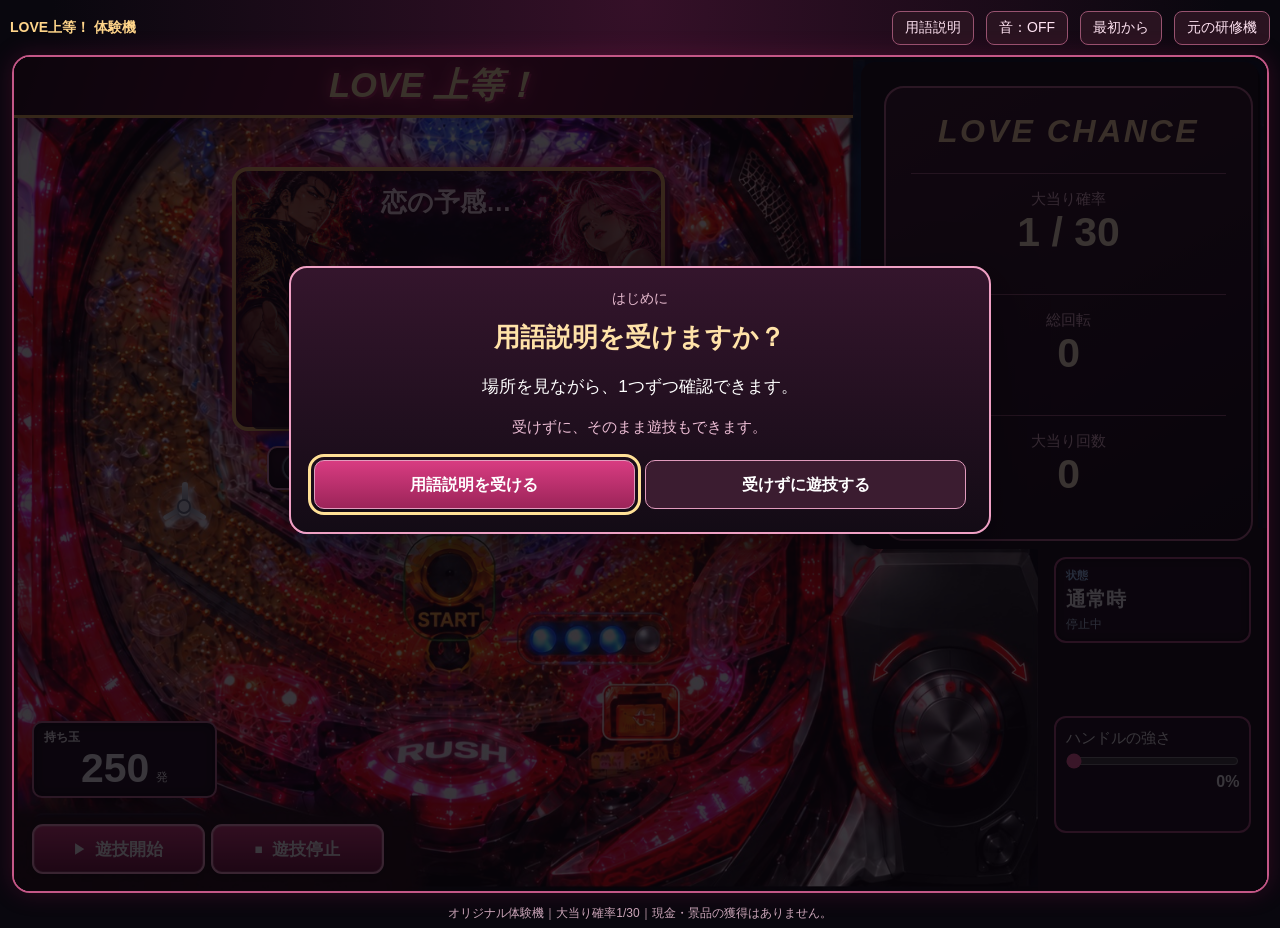
==== commit faf77e3e: "Separate optional highlighted beginner lessons from play and set jackpot odds to 1/30" ====
--- a/pc/index.html
+++ b/pc/index.html
@@ -3,7 +3,7 @@
 <head>
 <meta charset="utf-8">
 <meta name="viewport" content="width=device-width,initial-scale=1">
-<title>LOVE上等！｜パチンコ新人研修</title>
+<title>LOVE上等！｜パチンコ体験</title>
 <style>
 *{box-sizing:border-box}body{margin:0;background:#0a0d12;color:#fff;font-family:"Segoe UI","Yu Gothic UI","Meiryo",sans-serif}.wrap{max-width:1536px;margin:0 auto;padding:6px}.stage{max-height:calc(100vh - 12px);width:min(100%,calc((100vh - 12px)*1.5));margin:0 auto}.stage{position:relative;width:100%;aspect-ratio:3/2;background:#000;border-radius:18px;overflow:hidden;box-shadow:0 10px 40px rgba(0,0,0,.45)}.bg{position:absolute;inset:0;width:100%;height:100%;object-fit:cover;display:block}#fx{position:absolute;inset:0;width:100%;height:100%;pointer-events:none}.digit-wrap{position:absolute;left:18.9%;top:17.2%;width:31.2%;height:23.2%;display:flex;align-items:center;justify-content:center;gap:3.7%;pointer-events:none}.digit{width:27%;text-align:center;font-weight:900;font-size:clamp(28px,7vw,108px);line-height:1;color:#fff;text-shadow:0 0 14px rgba(255,255,255,.85),0 0 28px rgba(0,90,255,.65)}.hold-overlay{position:absolute;left:40.8%;top:64.7%;width:11.8%;display:flex;justify-content:space-between;pointer-events:none}.hold-dot{width:20%;aspect-ratio:1;border-radius:50%;background:rgba(30,30,40,.9);border:2px solid rgba(255,255,255,.35);box-shadow:inset 0 0 8px #000}.hold-dot.on{background:radial-gradient(circle at 35% 30%,#fff 0 8%,#5aa7ff 28%,#004bd4 65%,#001440 100%);box-shadow:0 0 18px #4b9cff}.status-badge{position:absolute;right:2%;top:63.8%;width:13.3%;padding:.55% .5%;text-align:center;font-weight:800;font-size:clamp(11px,1.7vw,24px);pointer-events:none}.message{position:absolute;left:19.2%;top:42.7%;width:31%;text-align:center;font-weight:800;font-size:clamp(12px,1.9vw,30px);color:#fff;text-shadow:0 2px 7px #000;pointer-events:none}.callout{position:absolute;left:18.6%;top:48.7%;width:34%;text-align:center;font-weight:800;font-size:clamp(12px,1.7vw,27px);color:#ffe88a;text-shadow:0 2px 8px #000;pointer-events:none;opacity:0;transition:.25s}.callout.show{opacity:1}.click-zone{position:absolute;cursor:pointer;background:transparent;border:2px solid transparent;border-radius:14px}.click-zone:focus{outline:3px solid #00a3ff;outline-offset:2px}#handleZone{right:2%;bottom:2.2%;width:15.4%;height:34%}.panel{margin-top:12px;display:grid;grid-template-columns:1fr 1fr 1fr;gap:10px}.card{background:#131922;border:1px solid #293240;border-radius:14px;padding:12px}.label{font-size:12px;color:#9fb0c4;margin-bottom:6px}.value{font-size:20px;font-weight:800}.controls{margin-top:10px;display:flex;flex-wrap:wrap;gap:10px}button{appearance:none;border:0;border-radius:12px;padding:12px 16px;font-weight:800;font-size:16px;cursor:pointer}.primary{background:#0b84ff;color:#fff}.secondary{background:#222c39;color:#fff;border:1px solid #3a4759}.danger{background:#4a1d24;color:#fff}input[type=range]{width:220px}.guide{margin-top:10px;background:#101722;border:1px solid #293240;border-radius:14px;padding:14px;line-height:1.65}.guide strong{color:#8cc8ff}@media(max-width:800px){.panel{grid-template-columns:1fr}.controls{align-items:stretch}button{flex:1}}
 
@@ -565,12 +565,12 @@
 <link rel="icon" type="image/png" sizes="192x192" href="icon-192.png">
 <link rel="apple-touch-icon" href="icon-192.png">
 
-<link rel="stylesheet" href="love.css?v=1">
+<link rel="stylesheet" href="love.css?v=2">
 </head>
 <body>
-<div class="wrap"><nav class="love-nav"><strong>LOVE上等！ 研修編</strong><button id="soundBtn" type="button" aria-pressed="false">音：OFF</button><button id="resetBtn" type="button">最初から</button><a href="original/">元の研修機</a></nav>
+<div class="wrap"><nav class="love-nav"><strong>LOVE上等！ 体験機</strong><button id="lessonOpen" type="button">用語説明</button><button id="soundBtn" type="button" aria-pressed="false">音：OFF</button><button id="resetBtn" type="button">最初から</button><a href="original/">元の研修機</a></nav>
 <div class="stage" id="stage">
-<img class="bg" alt="研修用パチンコシミュレーター画面" src="assets/board.jpg">
+<img class="bg" alt="研修用パチンコシミュレーター画面" src="assets/board-clean.jpg">
 <div class="love-header"><strong>LOVE 上等！</strong><span>新人研修 オリジナル機<br>恋の勝負、はじめよう。</span></div><div id="drama">恋の予感…</div><button id="pushBtn" type="button" aria-label="演出ボタンを押す">PUSH ♥</button><div id="rightArrow">右打ち →</div><canvas id="fx" width="1536" height="1024"></canvas>
 <div class="lcd-cover"></div><div class="digit-wrap" aria-hidden="true"><div class="digit" id="d1">7</div><div class="digit" id="d2">3</div><div class="digit" id="d3">5</div></div><div class="windmill" id="windmill" aria-hidden="true"><span></span><span></span><span></span></div>
 <div class="hold-overlay" id="holds"></div>
@@ -580,10 +580,6 @@
 
 <div id="vGate" aria-hidden="true">
   <div class="vGateInner">V</div>
-</div>
-<div id="vGuide" aria-hidden="true">
-  <div class="vGuideTitle">V入賞口</div>
-  <div class="vGuideBody">大当たり後、「Vを狙え！」の間に右打ちし、10秒以内に玉を1個入賞させます。</div>
 </div>
 <div id="vOverlay" aria-live="assertive">
   <div id="vOverlayText"></div>
@@ -594,33 +590,8 @@
   <b id="vTimerText">1 / 10秒</b>
 </div>
 
-<div id="trainingPauseOverlay" aria-live="assertive">
-  <div id="trainingPauseCard">
-    <div id="trainingPauseTitle">大当たり時の重要ポイント</div>
-    <div id="trainingPauseBody">
-      大当り後はⅤ入賞をしないと大当たりの権利が消失します。機種によって決められた時間内に入賞させてください。<br><br>
-      大当たり中のアタッカーも〇個入るまでか、機種によって決められた時間で閉じてしまいます。<br><br>
-      玉掛かり、玉詰まり、玉飛び不良のトラブルでお客様が損をしてしまう可能性があります。<br><br>
-      台の状況とトラブル内容で対応方法は様々ですので、研修中にマスターしお客様に迷惑が掛からない様にしましょう。
-    </div>
-    <button id="trainingResumeBtn" type="button">クリックで再開</button>
-  </div>
-</div>
-<div id="stateListPanel" style="position:absolute;right:1.1%;top:3.5%;width:29.4%;height:54.5%;background:#000;border:3px solid #275c99;border-radius:22px;z-index:20;padding:1.7% 1.6%;overflow:hidden">
-  <div style="font-size:clamp(14px,1.45vw,23px);font-weight:800;color:#67b4ff;margin-bottom:2%">現在の状態</div>
-  <div id="stateList" style="display:flex;flex-direction:column;gap:.65%;height:84%">
-    <div class="stateRow" data-step="1"><span class="num">1</span><span class="txt">ハンドルを回す</span></div>
-    <div class="stateRow" data-step="2"><span class="num">2</span><span class="txt">ヘソ入賞と保留</span></div>
-    <div class="stateRow" data-step="3"><span class="num">3</span><span class="txt">図柄変動</span></div>
-    <div class="stateRow" data-step="4"><span class="num">4</span><span class="txt">リーチ演出</span></div>
-    <div class="stateRow" data-step="5"><span class="num">5</span><span class="txt">大当り</span></div>
-    <div class="stateRow" data-step="6"><span class="num">6</span><span class="txt">右打ち・V入賞</span></div>
-      <div class="stateRow" data-step="7"><span class="num">7</span><span class="txt">右打ち・大当たりアタッカー入賞</span></div>
-      <div class="stateRow" data-step="8"><span class="num">8</span><span class="txt">通常状態へ戻る</span></div>
-  </div>
-  <div id="stateHelp" style="margin-top:1.8%;font-size:clamp(9px,.82vw,13px);line-height:1.45;color:#d8e5f4">通常時は25～40％が目安です。</div>
-</div>
-
+<div id="gameDataPanel"><div class="game-data-title">LOVE CHANCE</div><div class="game-data-row"><span>大当り確率</span><b>1 / 30</b></div><div class="game-data-row"><span>総回転</span><b id="spinCountView">0</b></div><div class="game-data-row"><span>大当り回数</span><b id="hitCountView">0</b></div></div>
+<div id="lessonLayer" hidden><div id="lessonBlocker"></div><div id="lessonSpot" hidden aria-hidden="true"></div><section id="lessonCard" role="dialog" aria-modal="true" aria-labelledby="lessonTitle" aria-describedby="lessonText lessonHint"><div id="lessonProgress"></div><h1 id="lessonTitle"></h1><p id="lessonText"></p><p id="lessonHint"></p><div id="lessonChoices"><button id="lessonStart" class="lesson-primary" type="button">用語説明を受ける</button><button id="lessonSkip" type="button">受けずに遊技する</button></div><div id="lessonActions" hidden><button id="lessonBack" type="button">戻る</button><button id="lessonNext" class="lesson-primary" type="button">理解した・次へ</button><button id="lessonExit" type="button">説明を終了</button></div></section></div>
 <div id="ballsOverlay" style="
   position:absolute;
   left:1.45%;
@@ -660,7 +631,7 @@
 
 
 <div id="rightControlsBase" aria-hidden="true"></div>
-<div id="startInstruction">右下のハンドル強さを設定し、<br>左下の遊技開始をクリック</div>
+
 <div id="playStatusBox" style="
   position:absolute;
   right:1.2%;
@@ -684,7 +655,7 @@
   <div id="statusMain" style="font-size:clamp(16px,1.55vw,24px);font-weight:900;line-height:1.15;">通常時</div>
   <div id="statusSub" style="font-size:clamp(10px,.9vw,14px);color:#bcd8f5;">左打ち</div>
 </div>
-<div class="power-ui"><span>ハンドルの強さ</span><input id="powerInStage" type="range" min="0" max="100" value="0"><b id="powerInStageText">0%</b></div>
+<div class="power-ui"><label for="powerInStage">ハンドルの強さ</label><input aria-label="ハンドルの強さ" id="powerInStage" type="range" min="0" max="100" value="0"><b id="powerInStageText">0%</b></div>
 </div>
 
 <div class="panel">
@@ -700,7 +671,7 @@
 
 </div>
 
-<div class="guide" id="guide"><strong>研修 STEP 1：</strong>「遊技開始」または「1発発射」を押してください。<br>玉は<strong>左側の発射レールから盤面上部へ上がり</strong>、液晶役物の左側で釘に当たりながら落下し、風車→道釘→ヘソへ向かいます。</div>
+
 </div>
 
 <script>
@@ -729,30 +700,12 @@
   }
 } // 最大100発/分
 
-const steps={
- 1:['ハンドルを回す','右下で強さを設定し、左下の遊技開始をクリック'],
- 2:['ヘソ入賞と保留','玉が風車・道釘を経由してヘソへ入賞すると保留が増えます。'],
- 3:['図柄変動','保留を1つ消化して液晶図柄が変動します。'],
- 4:['リーチ演出','左右の図柄が揃うとリーチです。最後に中央の図柄が停止します。'],
- 5:['大当り','3図柄が揃うと大当りです。'],
- 6:['右打ち・V入賞','大当たり後は右打ちでV入賞させます。'],
-  7:['右打ち・大当たりアタッカー入賞','各ラウンドはアタッカー10個入賞、または20秒経過で終了します。'],
-  8:['通常状態へ戻る','5R終了後は通常状態へ戻ります。']
-};
-
-function setStep(n){
-  currentStep=Math.max(1,Math.min(8,n));
-  const s=steps[currentStep];
-  const rows=document.querySelectorAll('#stateList .stateRow');
-  rows.forEach(row=>{
-    const step=Number(row.dataset.step);
-    row.classList.toggle('active',step===currentStep);
-    row.classList.toggle('done',step<currentStep);
-  });
-  const help=document.getElementById('stateHelp');
-  if(help) help.textContent=s[1];
-}
+const JACKPOT_PROBABILITY=1/30;
+let totalSpins=0;
+function drawJackpot(random=Math.random){return random()<JACKPOT_PROBABILITY;}
+function setStep(n){currentStep=Math.max(1,Math.min(8,n));}
 function sync(){
+  $("spinCountView").textContent=totalSpins;$("hitCountView").textContent=hits;
   document.body.classList.toggle("bonus-active",state==="bonus");
   if(els.balls)els.balls.textContent=balls;if(els.ballsDisplay)els.ballsDisplay.textContent=balls;
   if(els.holdCount)els.holdCount.textContent=hold;
@@ -893,11 +846,15 @@
 
   return{x,y,seg};
 }
-function draw(){
+let lastDrawTime=null;
+function draw(frameTime){
+  const now=typeof frameTime==='number'?frameTime:0;
+  const elapsed=lastDrawTime===null?16.667:Math.max(0,Math.min(2000,now-lastDrawTime));
+  lastDrawTime=now;
   ctx.clearRect(0,0,canvas.width,canvas.height);
   for(let i=animBalls.length-1;i>=0;i--){
     const b=animBalls[i];
-    b.t+=b.speed;
+    b.t+=b.speed*(elapsed/16.667);
     const p=point(b.path,Math.min(1,b.t));
 
     if(p.seg!==b.lastSeg){
@@ -954,14 +911,15 @@
 $('resetBtn').addEventListener('click',reset);
 async function spin(){
  if(spinning||hold<=0||state!=='normal')return;
- spinning=true;const token=++spinToken;const color=holdColors.shift()||'blue';hold--;sync();updateHoldColors();setStep(3);
+ spinning=true;totalSpins++;const token=++spinToken;const color=holdColors.shift()||'blue';hold--;sync();updateHoldColors();setStep(3);
  const ds=[els.d1,els.d2,els.d3];
  const wait=async(ms)=>{await sleep(ms);if(token!==spinToken)throw new Error('cancelled');};
  const roll=()=>ds.forEach(d=>d.textContent=1+Math.floor(Math.random()*9));
- const hit=Math.random()<.5,n=hit?7:1+Math.floor(Math.random()*9),superReach=Math.random()<.65;
+ const hit=drawJackpot(),n=hit?7:1+Math.floor(Math.random()*9),reach=hit||Math.random()<.22,superReach=reach&&(hit||Math.random()<.45);
  try{
-  ds.forEach(d=>d.classList.add('spinning'));cue('恋の予感…',color);tone(460,.12);
+  ds.forEach(d=>{d.classList.remove('locked');d.classList.add('spinning')});cue('恋の予感…',color);tone(460,.12);
   for(let i=0;i<18;i++){roll();await wait(80);}
+  if(!reach){ds.forEach(d=>d.classList.remove('spinning','locked'));ds[0].textContent=n;ds[1].textContent=n%9+1;ds[2].textContent=(n+1)%9+1;cue('恋の予感…');await wait(700);setStep(1);return;}
   for(let phase=1;phase<=2;phase++){cue(phase===1?'この想い、届け！':'想いは止まらない！',phase===1?'green':'red');tone(550+phase*120,.15);for(let i=0;i<8;i++){roll();await wait(100);}}
   ds[0].textContent=n;ds[2].textContent=n;ds[0].classList.remove('spinning');ds[2].classList.remove('spinning');ds[0].classList.add('locked');ds[2].classList.add('locked');setStep(4);cue('REACH ♥ 恋の勝負！','red');tone(800,.3);
   for(let i=0;i<12;i++){ds[1].textContent=1+Math.floor(Math.random()*9);await wait(180);}
@@ -979,7 +937,7 @@
       hold++;
       {const r=Math.random();holdColors.push(r<.08?"gold":r<.23?"red":r<.5?"green":"blue");updateHoldColors();tone(900,.08);}
       balls+=3;
-      setStep(2);
+      if(!spinning)setStep(2);
       showCallout('ヘソ入賞！ 保留 +1');
       els.message.textContent='ヘソ入賞';
       sync();
@@ -1038,55 +996,15 @@
   if(roundTimer){clearInterval(roundTimer);roundTimer=null;}
 }
 
-function setTrainingPauseContent(title,body){
-  const t=$('trainingPauseTitle');
-  const b=$('trainingPauseBody');
-  if(t)t.textContent=title;
-  if(b)b.innerHTML=body;
-}
-
 function showTrainingPause(){
-  // 大当たり成立直後にすべての遊技動作を停止
-  resetVGateForNextJackpot();
-  stopPlay();
-  animBalls=[];
-  clearVTimer();
-  clearRoundTimer();
-  hideVOverlay();
-  setVUiActive(false);
-  trainingPauseMode='postHit';
-  state='trainingPause';
-  setTrainingPauseContent(
-    '大当たり時の重要ポイント',
-    '大当り後はⅤ入賞をしないと大当たりの権利が消失します。機種によって決められた時間内に入賞させてください。<br><br>'+
-    '大当たり中のアタッカーも〇個入るまでか、機種によって決められた時間で閉じてしまいます。<br><br>'+
-    '玉掛かり、玉詰まり、玉飛び不良のトラブルでお客様が損をしてしまう可能性があります。<br><br>'+
-    '台の状況とトラブル内容で対応方法は様々ですので、研修中にマスターしお客様に迷惑が掛からない様にしましょう。'
-  );
-  els.trainingPauseOverlay.classList.add('show');
-  if(els.statusMain)els.statusMain.textContent='研修説明';
-  if(els.statusSub)els.statusSub.textContent='クリックで再開してください';
-}
-
+  // Startup lessons are separate; jackpots continue directly into the V challenge.
+  resetVGateForNextJackpot();animBalls=[];clearVTimer();clearRoundTimer();hideVOverlay();setVUiActive(false);
+  startVChallenge();
+}
 function showRoundTimeoutTraining(){
-  if(state!=='bonus')return;
-  clearRoundTimer();
-  stopPlay();
-  animBalls=[];
-  trainingPauseMode='roundTimeout';
-  state='roundTrainingPause';
-  setTrainingPauseContent(
-    '大当たり時の重要ポイント',
-    '大当たり時は機種によって決まった玉数を入賞、もしくは決まった秒数を経過したら1ラウンドが終了します。<br><br>'+
-    '玉掛かり、玉飛び不良で玉が飛ばない時は、決まった玉数が入らずにラウンド終了してしまうので注意が必要です。<br><br>'+
-    '入賞し獲得した賞球は確定しますので、大当たりを消化出来る持ち玉があれば、玉詰まりは大当たり終了後に対応がベストです。<br><br>'+
-    'ただし、大当たり後の保留で再度大当たりし、Ⅴ入賞をさせる場合もありますので、迅速に対応しましょう。'
-  );
-  els.trainingPauseOverlay.classList.add('show');
-  if(els.statusMain)els.statusMain.textContent='ラウンド時間終了';
-  if(els.statusSub)els.statusSub.textContent='クリックで再開してください';
-}
-
+  if(state!=='bonus')return;clearRoundTimer();
+  if(round<5)startBonusRound(round+1);else endBonusGame();
+}
 function endBonusGame(){
   clearRoundTimer();
   state='normal';
@@ -1133,48 +1051,6 @@
   },1000);
 }
 
-function resumeFromTrainingPause(){
-  if(state==='trainingPause' && trainingPauseMode==='postHit'){
-    els.trainingPauseOverlay.classList.remove('show');
-    trainingPauseMode='';
-    startVChallenge();
-    startPlay();
-    return;
-  }
-
-  if(state==='roundTrainingPause' && trainingPauseMode==='roundTimeout'){
-    els.trainingPauseOverlay.classList.remove('show');
-    trainingPauseMode='';
-    if(round<5){
-      startBonusRound(round+1);
-      startPlay();
-    }else{
-      endBonusGame();
-      startPlay();
-    }
-  }
-  if(state==='punkTrainingPause' && trainingPauseMode==='vPunk'){
-    els.trainingPauseOverlay.classList.remove('show');
-    trainingPauseMode='';
-    state='normal';
-    round=0;
-    attacker=0;
-    setStep(8);
-    els.message.textContent='通常遊技中';
-    sync();
-    setTimeout(()=>{
-      if(state==='normal'){
-        setStep(1);
-        resumeDigital();
-        startPlay();
-      }
-    },300);
-    return;
-  }
-}
-
-
-
 function resetVGateForNextJackpot(){
   // 次回の大当たりに備えて、閉じたV入賞口を再び開放可能な見た目へ戻す
   if(els.vGate){
@@ -1236,7 +1112,9 @@
   if(els.statusSub)els.statusSub.textContent='5R大当たりへ';
   sync();
 
+  const successToken=vToken;
   setTimeout(()=>{
+    if(vToken!==successToken||state!=='vsuccess')return;
     hideVOverlay();
     startBonusRound(1);
   },1000);
@@ -1244,30 +1122,10 @@
 
 function failVChallenge(token){
   if(token!==vToken||state!=='vwait')return;
-
-  ++vToken;
-  clearVTimer();
-  clearRoundTimer();
-  setVUiActive(false);
-  stopPlay();
-  animBalls=[];
-  hideVOverlay();
-
-  trainingPauseMode='vPunk';
-  state='punkTrainingPause';
-
-  setTrainingPauseContent(
-    'V入賞時の重要ポイント',
-    '決まった時間内にⅤ入賞させられなかった状態を「パンク」といいます。パンクすると、大当たりや確率変動の権利が消滅し、大当たりで得られたはずの出玉が獲得出来なくなります。<br><br>'+
-    '玉掛かり、玉飛び不良時は、こちらからV入賞をさせる事も必要です。<br><br>'+
-    'トラブル時は迅速に正確な対応が求められます。色々なケースを研修中に学んでおいてください。'
-  );
-
-  if(els.trainingPauseOverlay)els.trainingPauseOverlay.classList.add('show');
-  if(els.statusMain)els.statusMain.textContent='V入賞失敗';
-  if(els.statusSub)els.statusSub.textContent='クリックで再開してください';
-}
-
+  const endedToken=++vToken;clearVTimer();clearRoundTimer();setVUiActive(false);animBalls=[];hideVOverlay();
+  state='punk';cue('V入賞失敗','red');els.message.textContent='通常に戻ります';sync();
+  setTimeout(()=>{if(vToken!==endedToken||state!=='punk')return;state='normal';round=0;attacker=0;cue('恋の予感…');setStep(8);sync();resumeDigital();},1800);
+}
 function finishBonus(){
   if(state!=='bonus')return;
   attacker++;
@@ -1287,6 +1145,7 @@
 }
 
 function fire(){
+  if(document.getElementById("lessonLayer")&&!document.getElementById("lessonLayer").hidden)return;
   if(balls<=0)return;
   const power=Number(els.power.value);
 
@@ -1364,6 +1223,7 @@
 }
 
 function startPlay(){
+  if(!$("lessonLayer").hidden)return;
   if(autoTimer)return;
   const power=Number(els.power.value);
   if(power<=0){
@@ -1377,7 +1237,7 @@
   if(autoTimer){clearInterval(autoTimer);autoTimer=null}
 }
 function reset(){
-  ++spinToken;holdColors=[];if(pushResolve)pushResolve();pushBtn.classList.remove("show");document.querySelectorAll(".digit").forEach(d=>d.classList.remove("locked","spinning"));cue("恋の予感…");
+  totalSpins=0;++spinToken;holdColors=[];if(pushResolve)pushResolve();pushBtn.classList.remove("show");document.querySelectorAll(".digit").forEach(d=>d.classList.remove("locked","spinning"));cue("恋の予感…");
   stopPlay();clearVTimer();clearRoundTimer();trainingPauseMode='';vToken++;setVUiActive(false);resetVGateForNextJackpot();hideVOverlay();if(els.trainingPauseOverlay)els.trainingPauseOverlay.classList.remove('show');balls=250;hold=0;hits=0;state='normal';round=0;attacker=0;spinning=false;animBalls=[];
   els.d1.textContent='7';els.d2.textContent='3';els.d3.textContent='5';
   els.message.textContent='遊技開始を押してください';
@@ -1386,7 +1246,7 @@
 }
 
 els.startZone.addEventListener('click',startPlay);
-if(els.trainingResumeBtn)els.trainingResumeBtn.addEventListener('click',resumeFromTrainingPause);
+
 if(els.stopPlayBtn){
   els.stopPlayBtn.addEventListener('click',()=>{
     stopPlay();
@@ -1440,9 +1300,11 @@
 els.power.value=0;
 els.powerText.textContent='0%';
 setStep(1);sync();
+window.pachinkoGame={reset};
 })();
 </script>
 
+<script src="lesson.js?v=2"></script>
 <script>
 if ('serviceWorker' in navigator) {
   window.addEventListener('load', () => {
@@ -1451,5 +1313,5 @@
 }
 </script>
 
-<p class="love-notice">研修用の架空機種です。抽選・賞球・V入賞条件は学習用に調整しています。保留色やPUSH操作は当選を保証しません。</p></body>
+<p class="love-notice">オリジナル体験機｜大当り確率1/30｜現金・景品の獲得はありません。</p></body>
 </html>
--- a/pc/love.css
+++ b/pc/love.css
@@ -1 +1,21 @@
 body{background:radial-gradient(ellipse at top,#351028,#09070e 65%);font-family:"Meiryo UI","Meiryo",sans-serif} .wrap{max-width:1536px;padding:6px 10px}.love-nav{display:flex;align-items:center;gap:12px;min-height:44px;padding:5px 0 10px;font-size:14px}.love-nav strong{color:#ffd58a;margin-right:auto}.love-nav a,.love-nav button{background:#291320;color:#ffe3f2;border:1px solid #985370;border-radius:8px;padding:7px 12px;font:inherit;text-decoration:none}.stage{width:min(100%,calc((100vh - 62px)*1.5));max-height:none;border:2px solid #c45787;box-shadow:0 0 24px #b7195938}.bg{filter:saturate(1.2)}.love-header{position:absolute;top:0;left:0;width:67%;height:7.3%;z-index:10;background:linear-gradient(110deg,#200814,#730c39,#240812);display:flex;align-items:center;padding:0 2%;gap:3%;border-bottom:3px solid #eab657}.love-header strong{font-size:clamp(18px,2.7vw,42px);font-style:italic;color:#ffebad;text-shadow:2px 2px #b0205a,0 0 14px #ff3977;white-space:nowrap}.love-header span{font-size:clamp(11px,1.05vw,16px);line-height:1.5;color:#ffe0ed}.lcd-cover{background:linear-gradient(#17041233,#17041299),url('assets/love-lcd.jpg') center/cover;border:4px solid #f5b75d;box-shadow:0 0 20px #ff2381,inset 0 0 35px #430722;border-radius:16px}.digit-wrap{top:22%;height:15%;gap:4%;z-index:5}.digit{font-family:Georgia,serif;font-style:italic;color:#fff3c4;font-size:clamp(36px,7.3vw,116px);-webkit-text-stroke:2px #ac164c;text-shadow:3px 4px #5b0829,0 0 8px #fff,0 0 25px #ff3f91}.digit.spinning{animation:reelMove .12s linear infinite}.digit.locked{color:#ffd566;filter:drop-shadow(0 0 10px #ff3066)}@keyframes reelMove{0%{transform:translateY(-5%);filter:blur(1px)}100%{transform:translateY(5%);filter:blur(3px)}}#drama{position:absolute;left:18.8%;top:15.4%;width:31.5%;z-index:5;text-align:center;font-weight:900;font-size:clamp(16px,2vw,30px);color:#ffe6f3;text-shadow:0 2px 4px #000,0 0 10px #ff2089;pointer-events:none}#drama[data-level="green"]{color:#9dffc5}#drama[data-level="red"]{color:#ffbdba}#drama[data-level="gold"]{color:#fff1a2}.lcd-cover[data-level="red"]{border-color:#ff425d;box-shadow:0 0 32px #ff164f}.lcd-cover[data-level="gold"]{border-color:#fff0aa;box-shadow:0 0 36px #ffd16a}.lcd-cover[data-mode="hit"]{animation:celebrate .8s ease-in-out 3}@keyframes celebrate{50%{filter:brightness(1.5);box-shadow:0 0 40px #ffc461}}#pushBtn{display:none;position:absolute;left:27%;top:33.5%;width:16%;height:6.2%;z-index:50;border:3px solid #ffe59d;border-radius:50%;color:#fff3b9;background:linear-gradient(#fb449c,#75082e);box-shadow:0 0 22px #ff218b;font-size:clamp(18px,2vw,32px);font-style:italic;padding:0}#pushBtn.show{display:block;animation:pushPulse .65s ease-in-out infinite alternate}@keyframes pushPulse{to{transform:scale(1.05);box-shadow:0 0 30px #ffdd79}}#message.message{color:#fff4e6!important;background:#1b071acb;border-radius:6px;font-size:clamp(12px,1.25vw,20px)!important;line-height:1.2!important;word-break:normal!important;height:5.5%!important;top:39.1%!important}.callout{top:52%;color:#fff0af;z-index:14}.hold-overlay{border-color:#ffa7d0!important;background:linear-gradient(#361026,#150711)!important}.hold-dot.on[data-color="green"]{background:radial-gradient(circle at 35% 30%,#fff,#50fca0 30%,#057b39 70%)!important;box-shadow:0 0 14px #46f798!important}.hold-dot.on[data-color="red"]{background:radial-gradient(circle at 35% 30%,#fff,#ff668b 30%,#aa0935 70%)!important;box-shadow:0 0 16px #ff285c!important}.hold-dot.on[data-color="gold"]{background:radial-gradient(circle at 35% 30%,#fff,#ffe696 30%,#b87b09 70%)!important;box-shadow:0 0 18px #ffe178!important}#stateListPanel{background:linear-gradient(#200d1d,#0c0710)!important;border-color:#bf668f!important}#stateListPanel>div:first-child{color:#ffd894!important}.stateRow.active{background:#65203f;border-color:#ff91bd;box-shadow:inset 0 0 8px #ef61854d}.stateRow.active .num{background:#e9528d}#stateHelp{color:#ffe5ef;font-size:clamp(12px,1.05vw,18px)!important}#rightControlsBase{background:#100911!important}#playStatusBox,.power-ui{background:#180c18!important;border-color:#b14c7e!important}#startInstruction{background:#180c18!important;border-color:#e8b875!important}input[type=range]{accent-color:#ff5e9f}#startZone,#stopPlayBtn{background:linear-gradient(#d93779,#76113d)!important;border-color:#ffa8cc!important}#ballsOverlay{background:#190b18!important;border-color:#c16a90!important}#trainingPauseCard{background:linear-gradient(#2e1026,#100814);border-color:#ee92b9}#trainingPauseTitle{color:#ffd996}#trainingResumeBtn{background:linear-gradient(#d93779,#76113d);border-color:#ffa8cc}#vOverlay{background:#290a24d9;border-radius:12px}#handleZone{pointer-events:none}#rightArrow{position:absolute;left:53%;top:43%;width:12%;z-index:16;text-align:center;background:#5d0828e8;color:#fff3b0;border:2px solid #ffc574;border-radius:8px;font-size:clamp(14px,1.6vw,25px);font-weight:900;display:none}body.v-active #rightArrow,body.bonus-active #rightArrow{display:block}body.bonus-active .lcd-cover{border-color:#ffd36e}.stateRow{font-size:clamp(12px,1.18vw,20px)}.love-notice{font-size:12px;color:#cda8bb;text-align:center;margin:6px 0}@media(max-width:800px){.love-nav{flex-wrap:wrap;gap:6px}.love-nav strong{width:100%;font-size:14px}.stage{width:100%;min-width:760px}.wrap{overflow-x:auto}.love-notice{text-align:left}.love-header span{font-size:12px}}@media(prefers-reduced-motion:reduce){.digit.spinning,#pushBtn.show,.lcd-cover[data-mode="hit"]{animation:none}}
+/* Optional startup lesson; the playfield has no permanent explanations. */
+#stateListPanel,#vGuide,#startInstruction,#trainingPauseOverlay,.love-header span{display:none!important}
+#gameDataPanel{position:absolute;right:1.1%;top:3.5%;width:29.4%;height:54.5%;z-index:20;padding:2%;border:2px solid #bc648c;border-radius:20px;background:linear-gradient(150deg,#351327,#0d0710);display:flex;flex-direction:column;justify-content:space-between;text-align:center}
+.game-data-title{color:#ffdfa5;font-size:clamp(20px,2.5vw,38px);font-style:italic;letter-spacing:.08em;font-weight:900}.game-data-row{border-top:1px solid #995576;padding:5% 0}.game-data-row span{display:block;color:#edbdd2;font-size:clamp(14px,1.15vw,18px)}.game-data-row b{display:block;color:#fff2ce;font-size:clamp(28px,3.2vw,50px);font-variant-numeric:tabular-nums}.power-ui{top:79%!important;min-height:14%!important}.power-ui label{display:block;font-size:clamp(14px,1.2vw,18px)}body.v-active .power-ui{top:89.4%!important}.right-top-cover{background:#100911}.love-header{justify-content:center}
+#lessonLayer{position:absolute;inset:0;z-index:100;isolation:isolate;overflow:hidden}
+#lessonLayer[hidden],#lessonSpot[hidden],#lessonChoices[hidden],#lessonActions[hidden]{display:none!important}
+#lessonBlocker{position:absolute;inset:0;z-index:0;background:transparent}
+#lessonSpot{position:absolute;z-index:1;border:4px solid #fff0a2;border-radius:12px;box-shadow:0 0 0 200vmax #08040bd9,0 0 25px #ffdc71,inset 0 0 15px #ffdc7155;pointer-events:none}
+#lessonCard{position:absolute;right:2%;top:9%;width:29%;max-height:78%;overflow:auto;z-index:2;background:linear-gradient(#34152c,#130b15);border:2px solid #efa0c4;border-radius:18px;padding:1.8%;box-shadow:0 15px 50px #0009;color:#fff;font-size:clamp(16px,1.35vw,22px)}
+#lessonCard.choose{top:25%;left:22%;right:auto;width:56%;text-align:center;box-shadow:0 0 0 200vmax #08040bcc,0 15px 50px #0009}
+#lessonProgress{font-size:14px;color:#e5b9cd;margin-bottom:12px;font-variant-numeric:tabular-nums}
+#lessonTitle{font-size:clamp(22px,2vw,32px);line-height:1.4;color:#ffe2a8;margin:0 0 16px;overflow-wrap:anywhere}
+#lessonText,#lessonHint{line-height:1.7;margin:0 0 14px}#lessonHint{color:#edbed5;font-size:clamp(14px,1.15vw,18px)}
+#lessonChoices,#lessonActions{display:flex;flex-wrap:wrap;gap:10px;margin-top:20px}
+#lessonChoices button{flex:1;min-width:160px}#lessonActions #lessonNext{width:100%;order:-1}
+#lessonCard button{font-family:inherit;font-size:clamp(16px,1.2vw,20px);line-height:1.45;padding:12px;border-radius:10px;color:#fff;border:1px solid #e19bbd;background:#3b1c30}
+#lessonCard .lesson-primary{background:linear-gradient(#d83c81,#9c2459);font-weight:800}#lessonCard button:disabled{opacity:.4;cursor:default}#lessonExit{margin-left:auto}#lessonCard button:focus-visible{outline:3px solid #ffe096;outline-offset:3px}
+.lesson-open #lessonOpen,.lesson-open #startZone,.lesson-open #stopPlayBtn,.lesson-open #resetBtn,.lesson-open #powerInStage{pointer-events:none}
+body.lesson-push #pushBtn{display:block;animation:none}
+@media(max-width:800px){#lessonCard{width:30%;font-size:16px;padding:14px}#lessonTitle{font-size:22px}#lessonCard.choose{width:65%;left:17.5%}.game-data-row span{font-size:14px}}
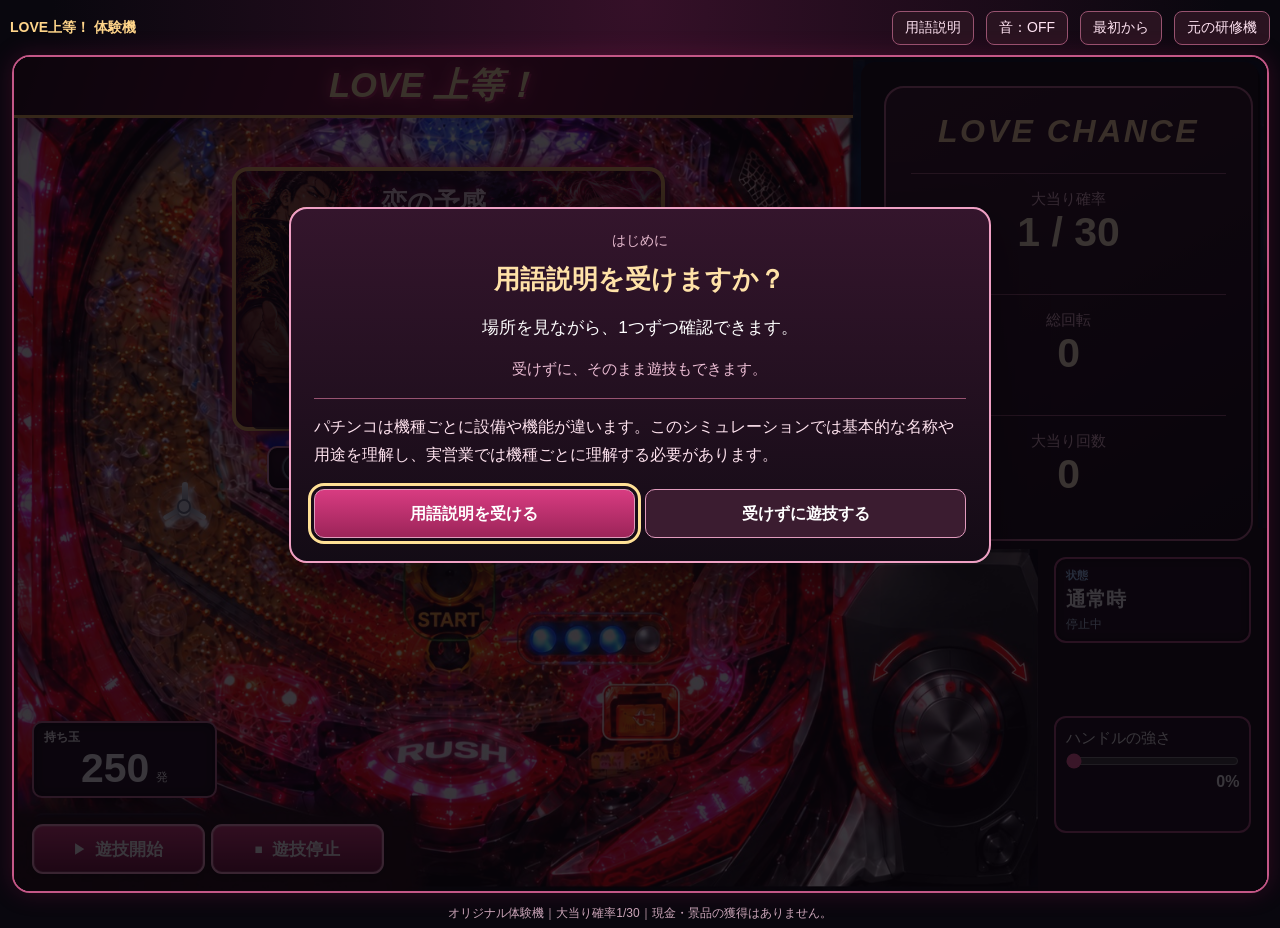
==== commit 00b1afdc: "Revise beginner explanations and add suspense to final reach stops" ====
--- a/pc/index.html
+++ b/pc/index.html
@@ -565,7 +565,7 @@
 <link rel="icon" type="image/png" sizes="192x192" href="icon-192.png">
 <link rel="apple-touch-icon" href="icon-192.png">
 
-<link rel="stylesheet" href="love.css?v=2">
+<link rel="stylesheet" href="love.css?v=3">
 </head>
 <body>
 <div class="wrap"><nav class="love-nav"><strong>LOVE上等！ 体験機</strong><button id="lessonOpen" type="button">用語説明</button><button id="soundBtn" type="button" aria-pressed="false">音：OFF</button><button id="resetBtn" type="button">最初から</button><a href="original/">元の研修機</a></nav>
@@ -591,7 +591,7 @@
 </div>
 
 <div id="gameDataPanel"><div class="game-data-title">LOVE CHANCE</div><div class="game-data-row"><span>大当り確率</span><b>1 / 30</b></div><div class="game-data-row"><span>総回転</span><b id="spinCountView">0</b></div><div class="game-data-row"><span>大当り回数</span><b id="hitCountView">0</b></div></div>
-<div id="lessonLayer" hidden><div id="lessonBlocker"></div><div id="lessonSpot" hidden aria-hidden="true"></div><section id="lessonCard" role="dialog" aria-modal="true" aria-labelledby="lessonTitle" aria-describedby="lessonText lessonHint"><div id="lessonProgress"></div><h1 id="lessonTitle"></h1><p id="lessonText"></p><p id="lessonHint"></p><div id="lessonChoices"><button id="lessonStart" class="lesson-primary" type="button">用語説明を受ける</button><button id="lessonSkip" type="button">受けずに遊技する</button></div><div id="lessonActions" hidden><button id="lessonBack" type="button">戻る</button><button id="lessonNext" class="lesson-primary" type="button">理解した・次へ</button><button id="lessonExit" type="button">説明を終了</button></div></section></div>
+<div id="lessonLayer" hidden><div id="lessonBlocker"></div><div id="lessonSpot" hidden aria-hidden="true"></div><section id="lessonCard" role="dialog" aria-modal="true" aria-labelledby="lessonTitle" aria-describedby="lessonText lessonHint"><div id="lessonProgress"></div><h1 id="lessonTitle"></h1><p id="lessonText"></p><p id="lessonHint"></p><p id="lessonScope" hidden></p><div id="lessonChoices"><button id="lessonStart" class="lesson-primary" type="button">用語説明を受ける</button><button id="lessonSkip" type="button">受けずに遊技する</button></div><div id="lessonActions" hidden><button id="lessonBack" type="button">戻る</button><button id="lessonNext" class="lesson-primary" type="button">理解した・次へ</button><button id="lessonExit" type="button">説明を終了</button></div></section></div>
 <div id="ballsOverlay" style="
   position:absolute;
   left:1.45%;
@@ -924,11 +924,18 @@
   ds[0].textContent=n;ds[2].textContent=n;ds[0].classList.remove('spinning');ds[2].classList.remove('spinning');ds[0].classList.add('locked');ds[2].classList.add('locked');setStep(4);cue('REACH ♥ 恋の勝負！','red');tone(800,.3);
   for(let i=0;i<12;i++){ds[1].textContent=1+Math.floor(Math.random()*9);await wait(180);}
   if(superReach){cue('SUPER REACH ♥ 告白上等！','gold');for(let i=3;i>=1;i--){els.message.textContent='想いを届けろ！ '+i;ds[1].textContent=i;await wait(600);}cue('想いを込めて PUSH！','gold');pushBtn.classList.add('show');await new Promise(resolve=>{let done=false;const finish=()=>{if(done)return;done=true;clearTimeout(timer);pushResolve=null;resolve();};const timer=setTimeout(finish,3500);pushResolve=finish;});pushBtn.classList.remove('show');await wait(300);}
-  ds[1].classList.remove('spinning');ds[1].textContent=hit?n:n%9+1;
+  // Both hit and miss reaches use the same anticipation before the final stop.
+  cue('想いは届く…？',superReach?'gold':'red');
+  ds[1].classList.remove('spinning');ds[1].classList.add('suspense');
+  for(let i=0;i<7;i++){ds[1].textContent=(n+2+i)%9+1;tone(440+i*45,.06);await wait(140+i*65);}
+  ds[1].textContent=n===1?9:n-1;await wait(650);
+  ds[1].textContent=n;ds[1].classList.add('near-stop');cue('あと少し…',superReach?'gold':'red');await wait(1100);
+  ds[1].classList.remove('near-stop');ds[1].textContent=hit?n:n%9+1;ds[1].classList.add('settling');await wait(550);
+  ds[1].classList.remove('suspense','settling');
   if(hit){ds.forEach(d=>d.classList.add('locked'));hits++;setStep(5);cue('♥ 大当り！LOVE BONUS ♥','gold','hit');els.message.textContent='777 大当り！';showCallout('想いが届いた！ 大当り');[660,880,1100,1320].forEach((f,i)=>setTimeout(()=>{if(token===spinToken)tone(f,.2)},i*160));sync();await wait(2300);round=0;attacker=0;showTrainingPause();}
   else{cue('次の恋に、期待！','blue');els.message.textContent='リーチハズレ';await wait(1300);setStep(1);cue('恋の予感…');}
  }catch(e){if(e.message!=='cancelled')throw e;}
- finally{if(token===spinToken){ds.forEach(d=>d.classList.remove('spinning'));pushBtn.classList.remove('show');spinning=false;resumeDigital();}}
+ finally{if(token===spinToken){ds.forEach(d=>d.classList.remove('spinning','suspense','near-stop','settling'));pushBtn.classList.remove('show');spinning=false;resumeDigital();}}
 }
 
 function finishNormal(toHeso){
@@ -1237,7 +1244,7 @@
   if(autoTimer){clearInterval(autoTimer);autoTimer=null}
 }
 function reset(){
-  totalSpins=0;++spinToken;holdColors=[];if(pushResolve)pushResolve();pushBtn.classList.remove("show");document.querySelectorAll(".digit").forEach(d=>d.classList.remove("locked","spinning"));cue("恋の予感…");
+  totalSpins=0;++spinToken;holdColors=[];if(pushResolve)pushResolve();pushBtn.classList.remove("show");document.querySelectorAll(".digit").forEach(d=>d.classList.remove("locked","spinning","suspense","near-stop","settling"));cue("恋の予感…");
   stopPlay();clearVTimer();clearRoundTimer();trainingPauseMode='';vToken++;setVUiActive(false);resetVGateForNextJackpot();hideVOverlay();if(els.trainingPauseOverlay)els.trainingPauseOverlay.classList.remove('show');balls=250;hold=0;hits=0;state='normal';round=0;attacker=0;spinning=false;animBalls=[];
   els.d1.textContent='7';els.d2.textContent='3';els.d3.textContent='5';
   els.message.textContent='遊技開始を押してください';
@@ -1304,7 +1311,7 @@
 })();
 </script>
 
-<script src="lesson.js?v=2"></script>
+<script src="lesson.js?v=3"></script>
 <script>
 if ('serviceWorker' in navigator) {
   window.addEventListener('load', () => {
--- a/pc/love.css
+++ b/pc/love.css
@@ -19,3 +19,6 @@
 .lesson-open #lessonOpen,.lesson-open #startZone,.lesson-open #stopPlayBtn,.lesson-open #resetBtn,.lesson-open #powerInStage{pointer-events:none}
 body.lesson-push #pushBtn{display:block;animation:none}
 @media(max-width:800px){#lessonCard{width:30%;font-size:16px;padding:14px}#lessonTitle{font-size:22px}#lessonCard.choose{width:65%;left:17.5%}.game-data-row span{font-size:14px}}
+
+#lessonScope{font-size:clamp(16px,1.2vw,19px);line-height:1.75;text-align:left;padding-top:14px;border-top:1px solid #985371;color:#ffe3ef}#lessonScope[hidden]{display:none!important}#lessonCard.choose{top:18%}
+.digit.suspense{animation:none;filter:none;transition:transform .5s ease-out,color .3s}.digit.near-stop{transform:translateY(-24%);color:#fff3a5;filter:drop-shadow(0 0 14px #ffbc75)}.digit.settling{animation:finalDigitStop .5s ease-out}@keyframes finalDigitStop{0%{transform:translateY(-24%)}65%{transform:translateY(8%)}100%{transform:translateY(0)}}@media(prefers-reduced-motion:reduce){.digit.suspense{transition:none}.digit.settling{animation:none}}
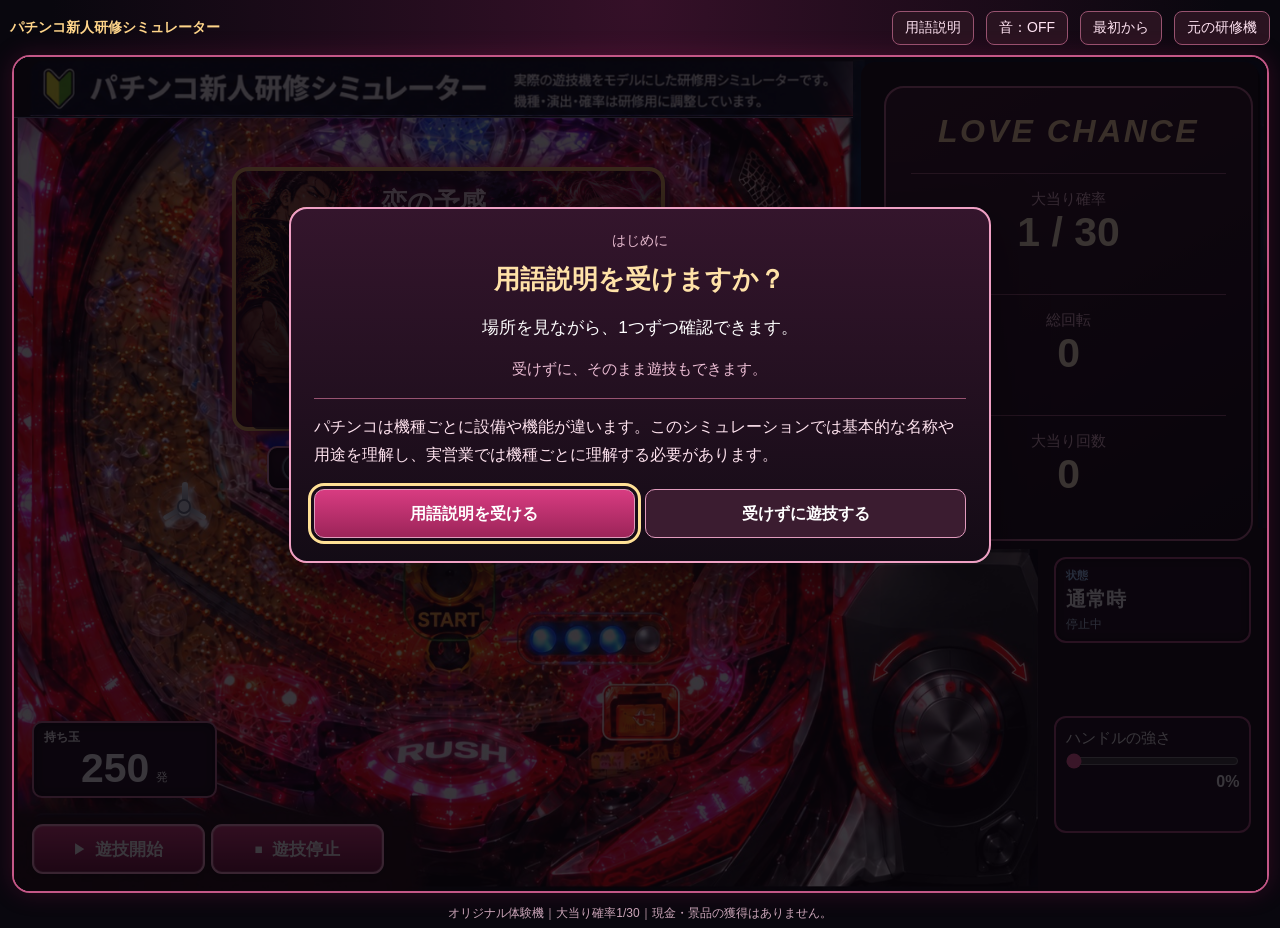
==== commit 8894784c: "Replace upper title with supplied pachinko training banner" ====
--- a/pc/index.html
+++ b/pc/index.html
@@ -3,7 +3,7 @@
 <head>
 <meta charset="utf-8">
 <meta name="viewport" content="width=device-width,initial-scale=1">
-<title>LOVE上等！｜パチンコ体験</title>
+<title>パチンコ新人研修シミュレーター</title>
 <style>
 *{box-sizing:border-box}body{margin:0;background:#0a0d12;color:#fff;font-family:"Segoe UI","Yu Gothic UI","Meiryo",sans-serif}.wrap{max-width:1536px;margin:0 auto;padding:6px}.stage{max-height:calc(100vh - 12px);width:min(100%,calc((100vh - 12px)*1.5));margin:0 auto}.stage{position:relative;width:100%;aspect-ratio:3/2;background:#000;border-radius:18px;overflow:hidden;box-shadow:0 10px 40px rgba(0,0,0,.45)}.bg{position:absolute;inset:0;width:100%;height:100%;object-fit:cover;display:block}#fx{position:absolute;inset:0;width:100%;height:100%;pointer-events:none}.digit-wrap{position:absolute;left:18.9%;top:17.2%;width:31.2%;height:23.2%;display:flex;align-items:center;justify-content:center;gap:3.7%;pointer-events:none}.digit{width:27%;text-align:center;font-weight:900;font-size:clamp(28px,7vw,108px);line-height:1;color:#fff;text-shadow:0 0 14px rgba(255,255,255,.85),0 0 28px rgba(0,90,255,.65)}.hold-overlay{position:absolute;left:40.8%;top:64.7%;width:11.8%;display:flex;justify-content:space-between;pointer-events:none}.hold-dot{width:20%;aspect-ratio:1;border-radius:50%;background:rgba(30,30,40,.9);border:2px solid rgba(255,255,255,.35);box-shadow:inset 0 0 8px #000}.hold-dot.on{background:radial-gradient(circle at 35% 30%,#fff 0 8%,#5aa7ff 28%,#004bd4 65%,#001440 100%);box-shadow:0 0 18px #4b9cff}.status-badge{position:absolute;right:2%;top:63.8%;width:13.3%;padding:.55% .5%;text-align:center;font-weight:800;font-size:clamp(11px,1.7vw,24px);pointer-events:none}.message{position:absolute;left:19.2%;top:42.7%;width:31%;text-align:center;font-weight:800;font-size:clamp(12px,1.9vw,30px);color:#fff;text-shadow:0 2px 7px #000;pointer-events:none}.callout{position:absolute;left:18.6%;top:48.7%;width:34%;text-align:center;font-weight:800;font-size:clamp(12px,1.7vw,27px);color:#ffe88a;text-shadow:0 2px 8px #000;pointer-events:none;opacity:0;transition:.25s}.callout.show{opacity:1}.click-zone{position:absolute;cursor:pointer;background:transparent;border:2px solid transparent;border-radius:14px}.click-zone:focus{outline:3px solid #00a3ff;outline-offset:2px}#handleZone{right:2%;bottom:2.2%;width:15.4%;height:34%}.panel{margin-top:12px;display:grid;grid-template-columns:1fr 1fr 1fr;gap:10px}.card{background:#131922;border:1px solid #293240;border-radius:14px;padding:12px}.label{font-size:12px;color:#9fb0c4;margin-bottom:6px}.value{font-size:20px;font-weight:800}.controls{margin-top:10px;display:flex;flex-wrap:wrap;gap:10px}button{appearance:none;border:0;border-radius:12px;padding:12px 16px;font-weight:800;font-size:16px;cursor:pointer}.primary{background:#0b84ff;color:#fff}.secondary{background:#222c39;color:#fff;border:1px solid #3a4759}.danger{background:#4a1d24;color:#fff}input[type=range]{width:220px}.guide{margin-top:10px;background:#101722;border:1px solid #293240;border-radius:14px;padding:14px;line-height:1.65}.guide strong{color:#8cc8ff}@media(max-width:800px){.panel{grid-template-columns:1fr}.controls{align-items:stretch}button{flex:1}}
 
@@ -565,13 +565,13 @@
 <link rel="icon" type="image/png" sizes="192x192" href="icon-192.png">
 <link rel="apple-touch-icon" href="icon-192.png">
 
-<link rel="stylesheet" href="love.css?v=3">
+<link rel="stylesheet" href="love.css?v=4">
 </head>
 <body>
-<div class="wrap"><nav class="love-nav"><strong>LOVE上等！ 体験機</strong><button id="lessonOpen" type="button">用語説明</button><button id="soundBtn" type="button" aria-pressed="false">音：OFF</button><button id="resetBtn" type="button">最初から</button><a href="original/">元の研修機</a></nav>
+<div class="wrap"><nav class="love-nav"><strong>パチンコ新人研修シミュレーター</strong><button id="lessonOpen" type="button">用語説明</button><button id="soundBtn" type="button" aria-pressed="false">音：OFF</button><button id="resetBtn" type="button">最初から</button><a href="original/">元の研修機</a></nav>
 <div class="stage" id="stage">
 <img class="bg" alt="研修用パチンコシミュレーター画面" src="assets/board-clean.jpg">
-<div class="love-header"><strong>LOVE 上等！</strong><span>新人研修 オリジナル機<br>恋の勝負、はじめよう。</span></div><div id="drama">恋の予感…</div><button id="pushBtn" type="button" aria-label="演出ボタンを押す">PUSH ♥</button><div id="rightArrow">右打ち →</div><canvas id="fx" width="1536" height="1024"></canvas>
+<div class="love-header"><img class="training-title" src="assets/training-title.png" alt="パチンコ新人研修シミュレーター。実際の遊技機をモデルにした研修用シミュレーターです。機種・演出・確率は研修用に調整しています。"></div><div id="drama">恋の予感…</div><button id="pushBtn" type="button" aria-label="演出ボタンを押す">PUSH ♥</button><div id="rightArrow">右打ち →</div><canvas id="fx" width="1536" height="1024"></canvas>
 <div class="lcd-cover"></div><div class="digit-wrap" aria-hidden="true"><div class="digit" id="d1">7</div><div class="digit" id="d2">3</div><div class="digit" id="d3">5</div></div><div class="windmill" id="windmill" aria-hidden="true"><span></span><span></span><span></span></div>
 <div class="hold-overlay" id="holds"></div>
 
--- a/pc/love.css
+++ b/pc/love.css
@@ -22,3 +22,6 @@
 
 #lessonScope{font-size:clamp(16px,1.2vw,19px);line-height:1.75;text-align:left;padding-top:14px;border-top:1px solid #985371;color:#ffe3ef}#lessonScope[hidden]{display:none!important}#lessonCard.choose{top:18%}
 .digit.suspense{animation:none;filter:none;transition:transform .5s ease-out,color .3s}.digit.near-stop{transform:translateY(-24%);color:#fff3a5;filter:drop-shadow(0 0 14px #ffbc75)}.digit.settling{animation:finalDigitStop .5s ease-out}@keyframes finalDigitStop{0%{transform:translateY(-24%)}65%{transform:translateY(8%)}100%{transform:translateY(0)}}@media(prefers-reduced-motion:reduce){.digit.suspense{transition:none}.digit.settling{animation:none}}
+
+/* Supplied training title banner. */
+.love-header{padding:0;background:#080f1b;border-bottom:1px solid #716c94}.love-header .training-title{display:block;width:100%;height:100%;object-fit:contain}
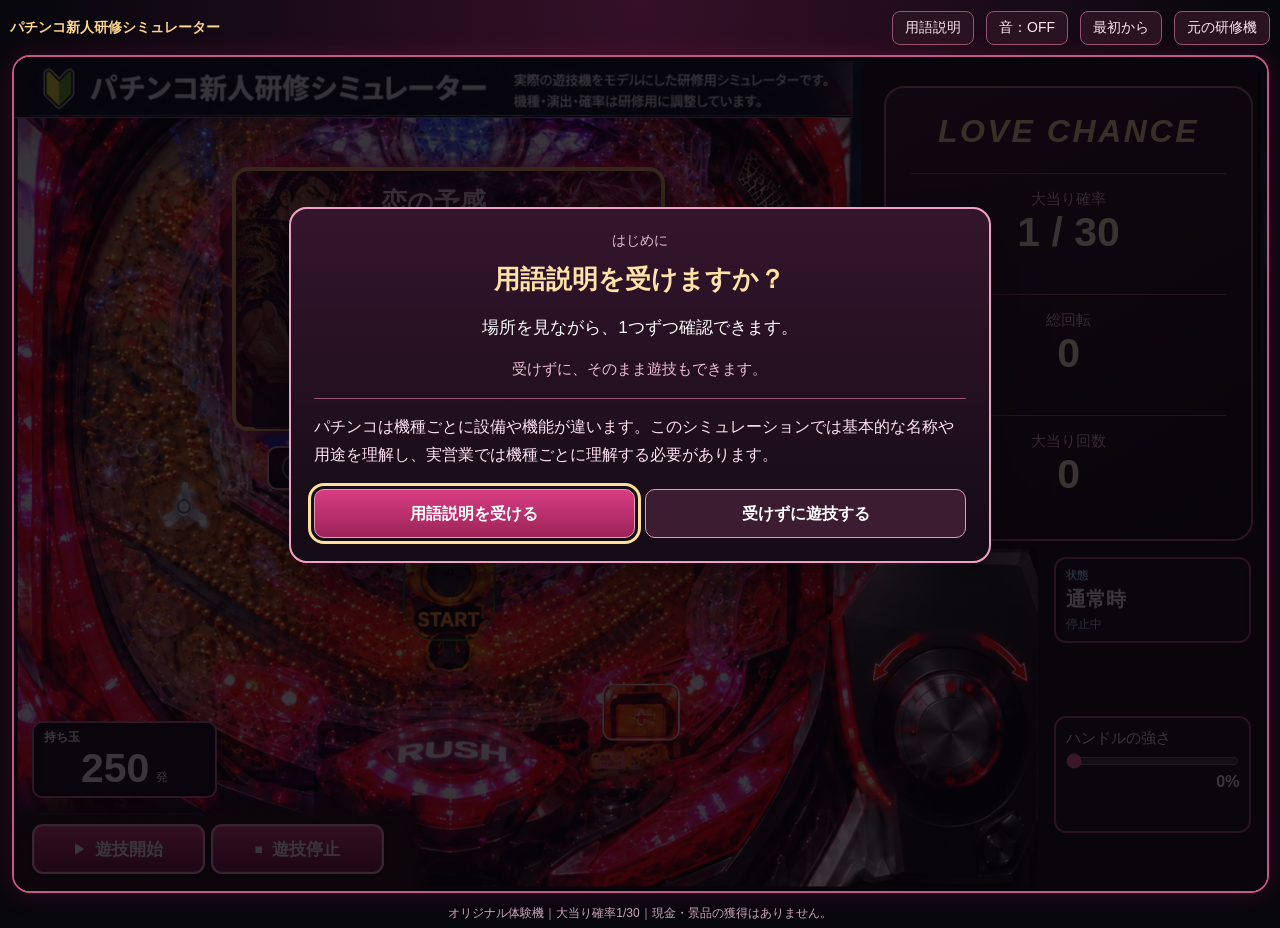
==== commit 364b59f7: "Use naturally restored board artwork in PC simulator" ====
--- a/pc/index.html
+++ b/pc/index.html
@@ -570,7 +570,7 @@
 <body>
 <div class="wrap"><nav class="love-nav"><strong>パチンコ新人研修シミュレーター</strong><button id="lessonOpen" type="button">用語説明</button><button id="soundBtn" type="button" aria-pressed="false">音：OFF</button><button id="resetBtn" type="button">最初から</button><a href="original/">元の研修機</a></nav>
 <div class="stage" id="stage">
-<img class="bg" alt="研修用パチンコシミュレーター画面" src="assets/board-clean.jpg">
+<img class="bg" alt="研修用パチンコシミュレーター画面" src="assets/board-natural.jpg">
 <div class="love-header"><img class="training-title" src="assets/training-title.png" alt="パチンコ新人研修シミュレーター。実際の遊技機をモデルにした研修用シミュレーターです。機種・演出・確率は研修用に調整しています。"></div><div id="drama">恋の予感…</div><button id="pushBtn" type="button" aria-label="演出ボタンを押す">PUSH ♥</button><div id="rightArrow">右打ち →</div><canvas id="fx" width="1536" height="1024"></canvas>
 <div class="lcd-cover"></div><div class="digit-wrap" aria-hidden="true"><div class="digit" id="d1">7</div><div class="digit" id="d2">3</div><div class="digit" id="d3">5</div></div><div class="windmill" id="windmill" aria-hidden="true"><span></span><span></span><span></span></div>
 <div class="hold-overlay" id="holds"></div>
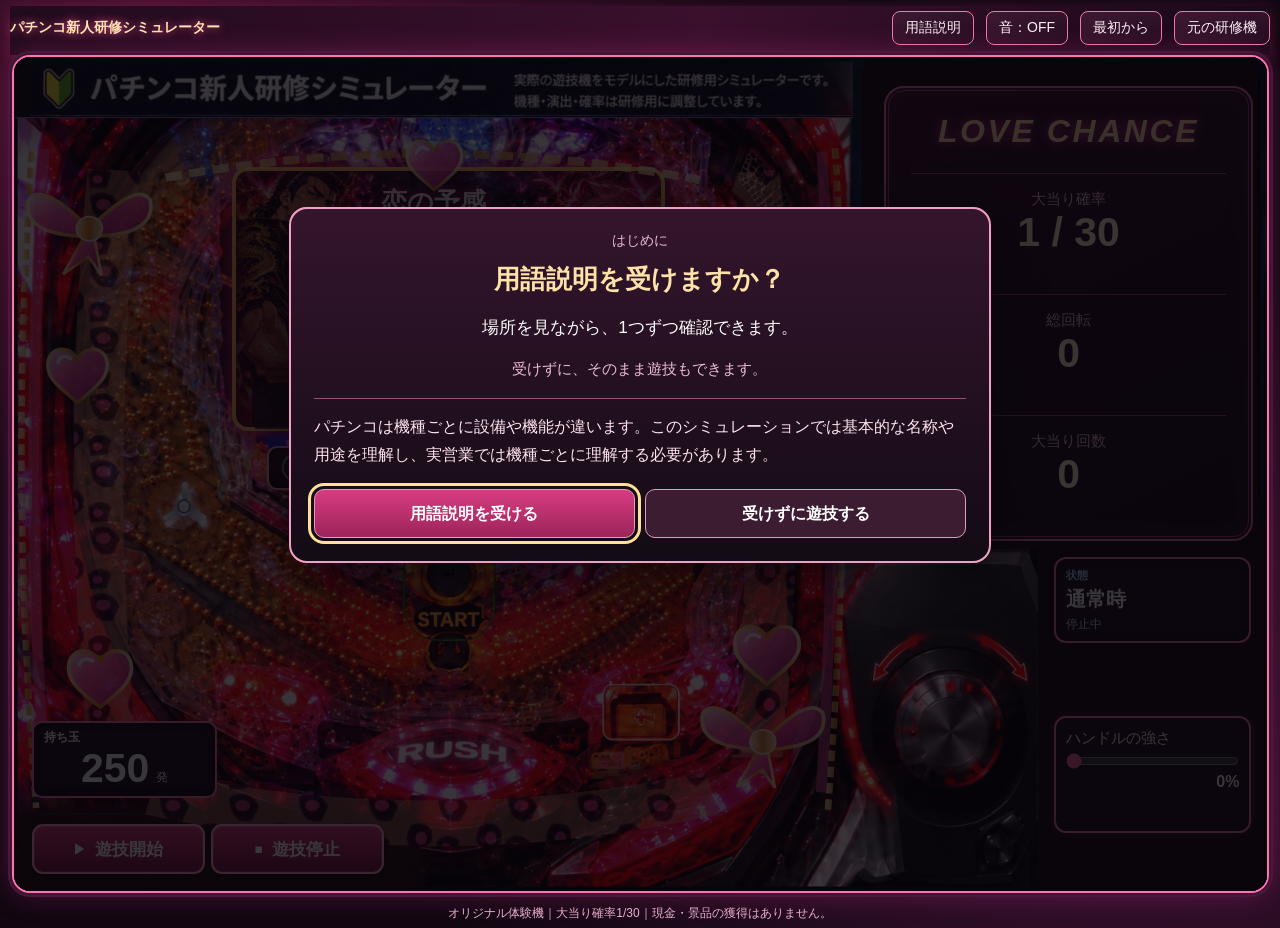
==== commit 507f965b: "Unify PC and mobile app icons with the existing PC design" ====
--- a/pc/index.html
+++ b/pc/index.html
@@ -561,9 +561,9 @@
 </style>
 
 <meta name="theme-color" content="#05070a">
-<link rel="manifest" href="manifest.webmanifest">
-<link rel="icon" type="image/png" sizes="192x192" href="icon-192.png">
-<link rel="apple-touch-icon" href="icon-192.png">
+<link rel="manifest" href="manifest.webmanifest?v=2">
+<link rel="icon" type="image/png" sizes="192x192" href="../icons/training-192.png">
+<link rel="apple-touch-icon" href="../icons/training-180.png">
 
 <link rel="stylesheet" href="love.css?v=4">
 </head>
--- a/pc/love.css
+++ b/pc/love.css
@@ -25,3 +25,28 @@
 
 /* Supplied training title banner. */
 .love-header{padding:0;background:#080f1b;border-bottom:1px solid #716c94}.love-header .training-title{display:block;width:100%;height:100%;object-fit:contain}
+
+
+/* Gyaru cosmetic preview: no playfield art, collision geometry, gates or windmill changed. */
+body{background:radial-gradient(ellipse at 12% 0%,#47112f 0%,transparent 38%),radial-gradient(ellipse at 88% 85%,#37102f 0%,transparent 45%),#100711;color:#fff4f8}
+.love-nav{border-color:#f36aab!important;background:linear-gradient(100deg,#210b1c,#3a102d 55%,#180817)!important;box-shadow:0 3px 15px #fa369044}
+.love-nav strong{color:#ffe5b1!important;text-shadow:0 0 9px #ef5392}
+.love-nav button,.love-nav a{border-color:#ef77ad!important;background:linear-gradient(160deg,#3e1932,#230d20)!important;color:#fff0f8!important}
+.stage{border:2px solid #ff73b3!important;box-shadow:0 0 0 2px #3e1630,0 0 30px #fb36994d!important}
+#gameDataPanel{border-color:#f577b6!important;background:linear-gradient(155deg,#300e29,#120a17)!important;box-shadow:inset 0 0 24px #f0458a24}
+.game-data-title{color:#ffe3aa!important;text-shadow:0 0 11px #ff3f9a}
+.game-data-row{border-color:#a64a78!important}
+#startBtn,#stopBtn{border:1px solid #ffb3d5!important;background:linear-gradient(180deg,#ff6bad,#bf175d 58%,#67133e)!important;color:white!important;box-shadow:inset 0 1px 0 #ffe1ed,0 0 12px #fb39864d}
+.love-notice{color:#eab5cd}
+
+
+/* Decorative-only: preserve playfield image, V gate, windmill and physics. */
+.stage{outline:2px solid #4b173c;outline-offset:2px}
+.love-nav button:hover,.love-nav a:hover{background:#5d1c43!important;box-shadow:0 0 9px #f5509b77}
+#gameDataPanel{outline:1px solid #a64674;outline-offset:-5px}
+#ballsOverlay,#playStatusBox,.power-ui{border-color:#f077b2!important;box-shadow:0 0 10px #f44c9440}
+
+
+/* Board ornaments: transparent layer, never catches clicks or alters ball physics. */
+.stage::before{content:"";position:absolute;left:0;top:0;width:67%;height:100%;background:url("assets/gyaru-ornaments.svg") center/100% 100% no-repeat;z-index:3;pointer-events:none;opacity:.86}
+@media(max-width:800px){.stage::before{opacity:.78}}
